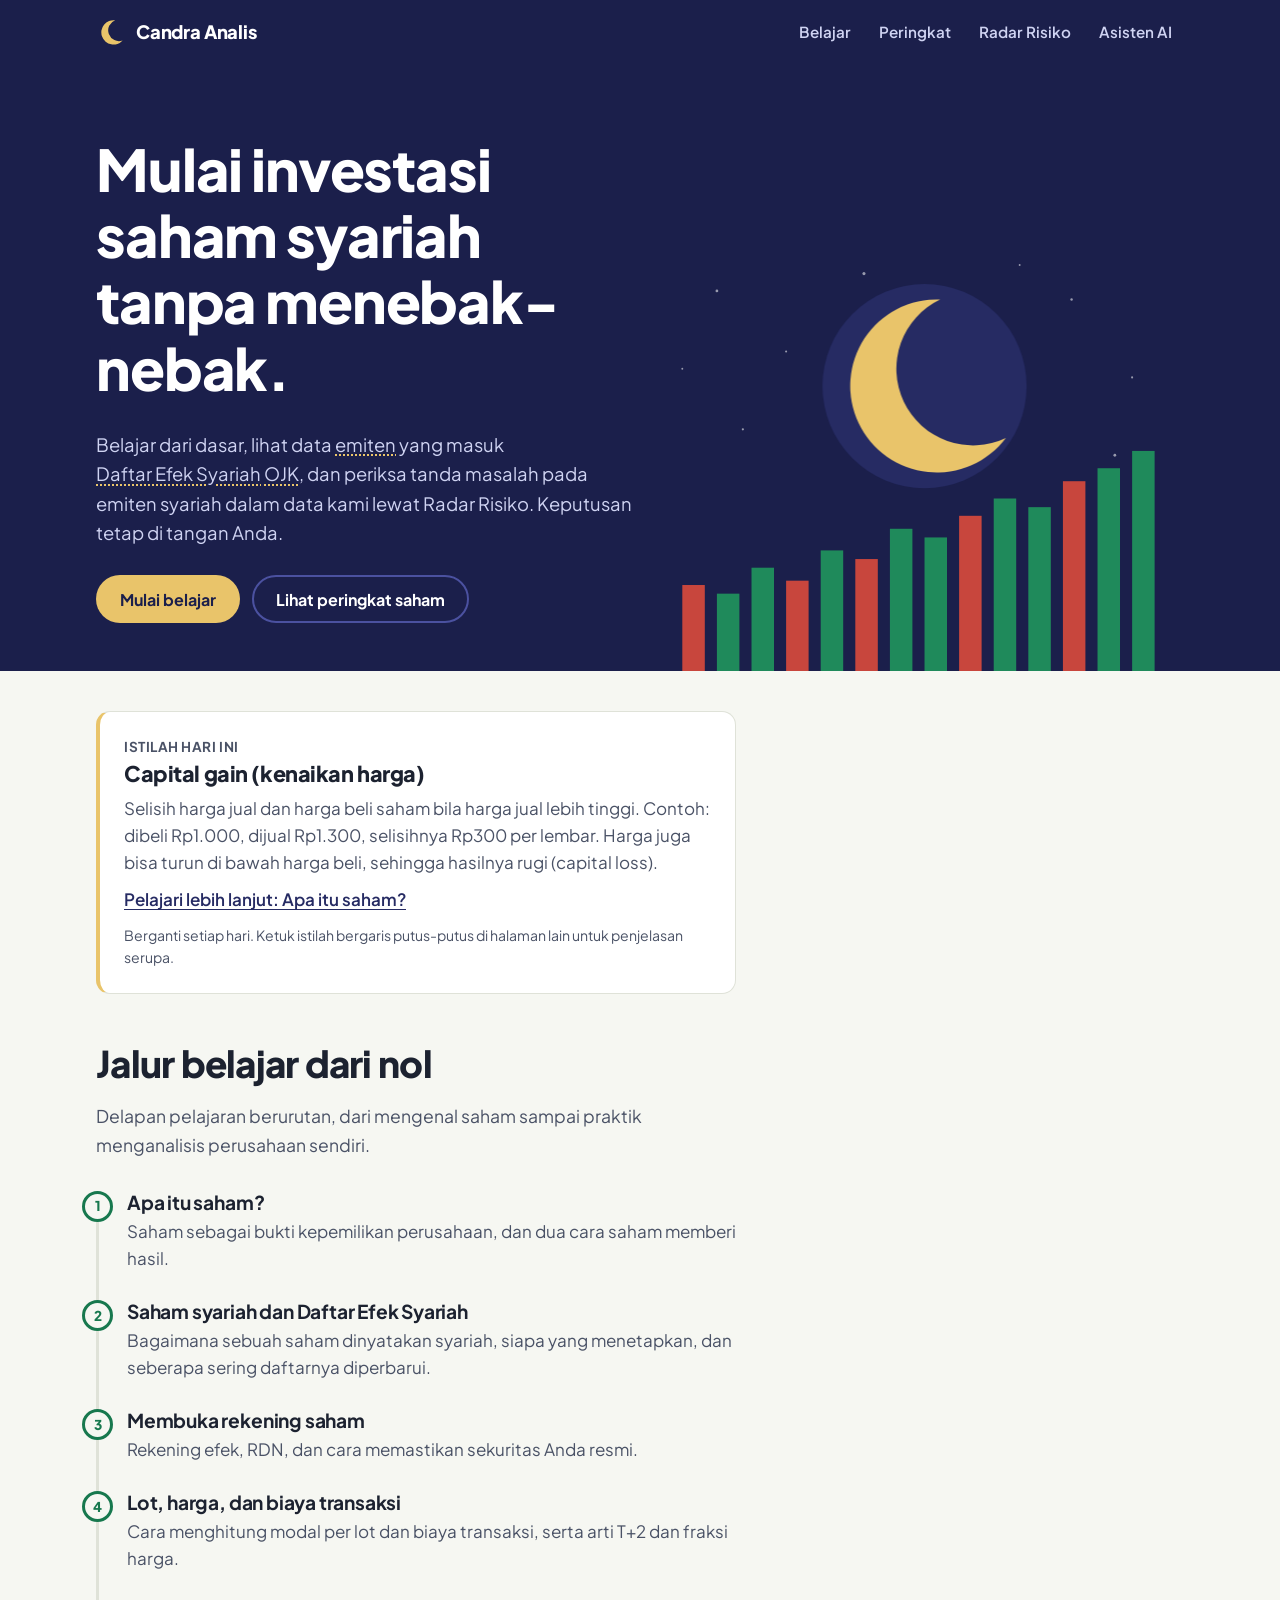
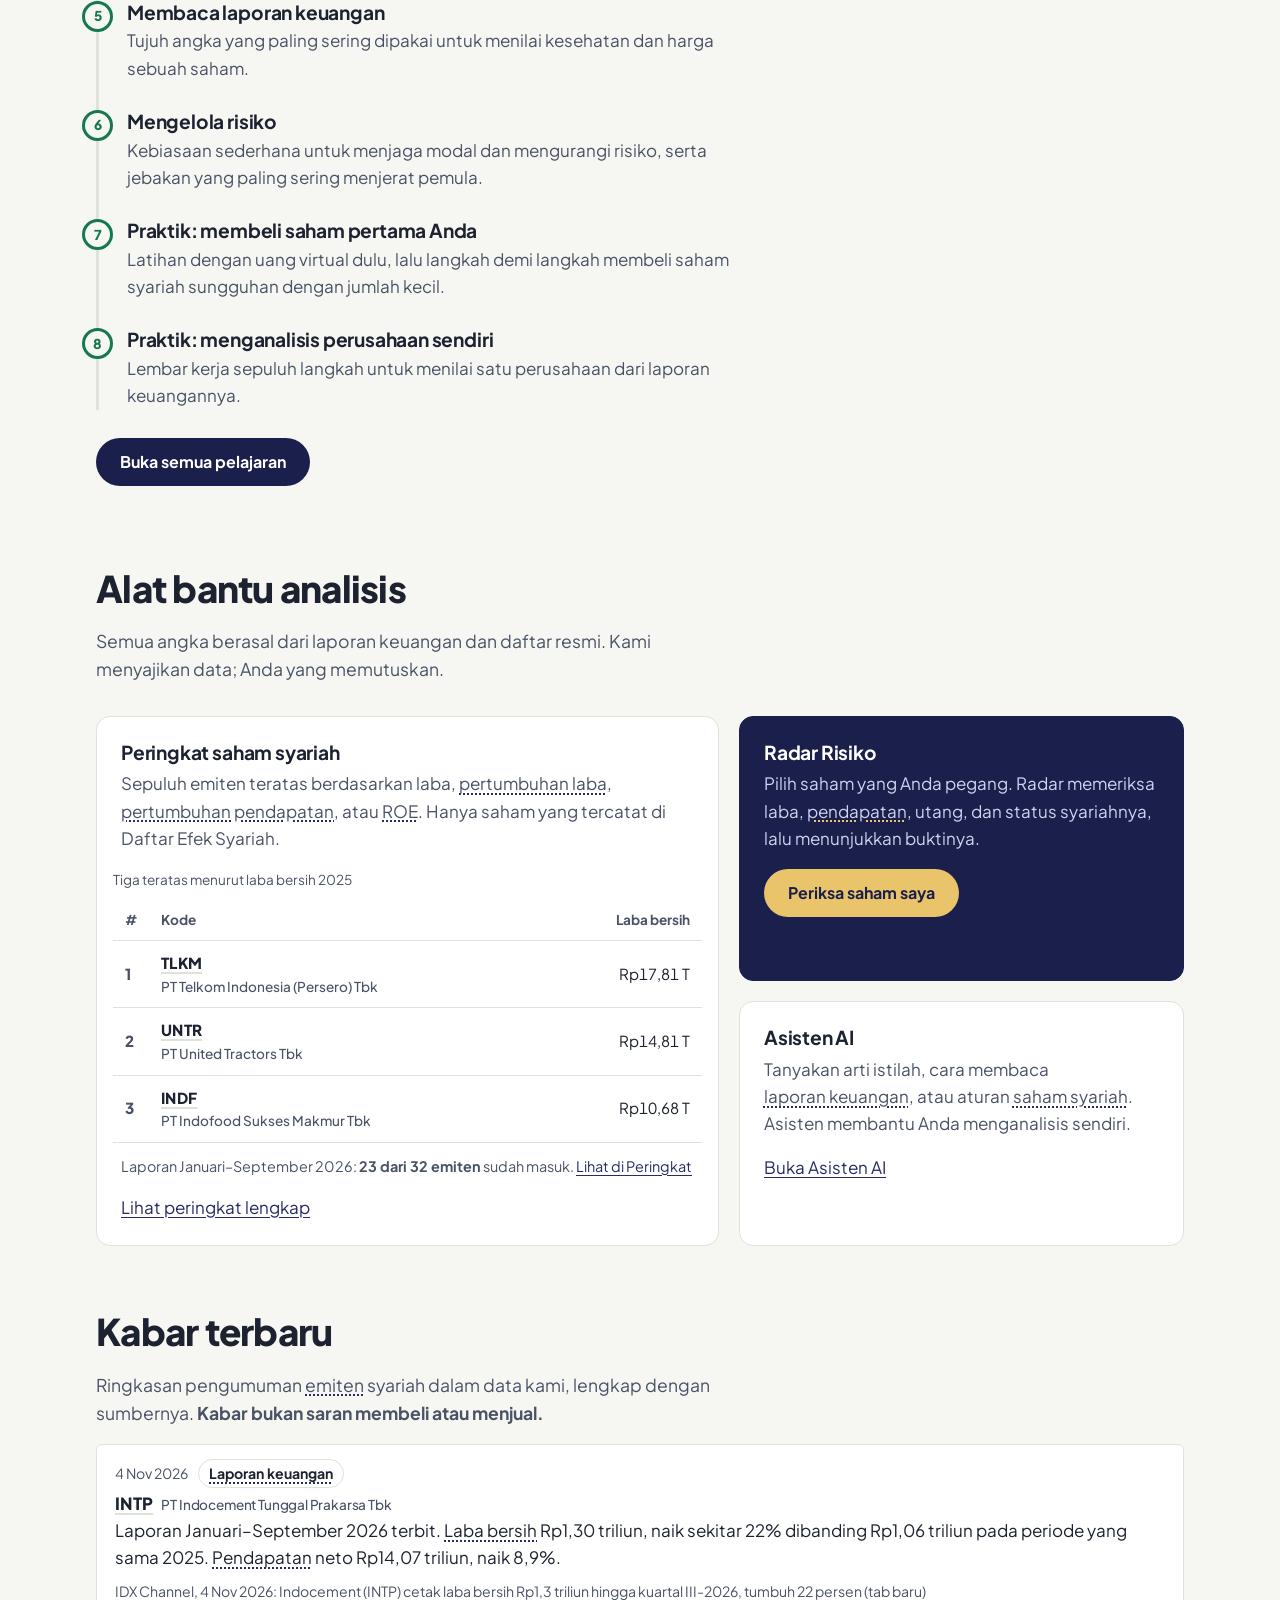
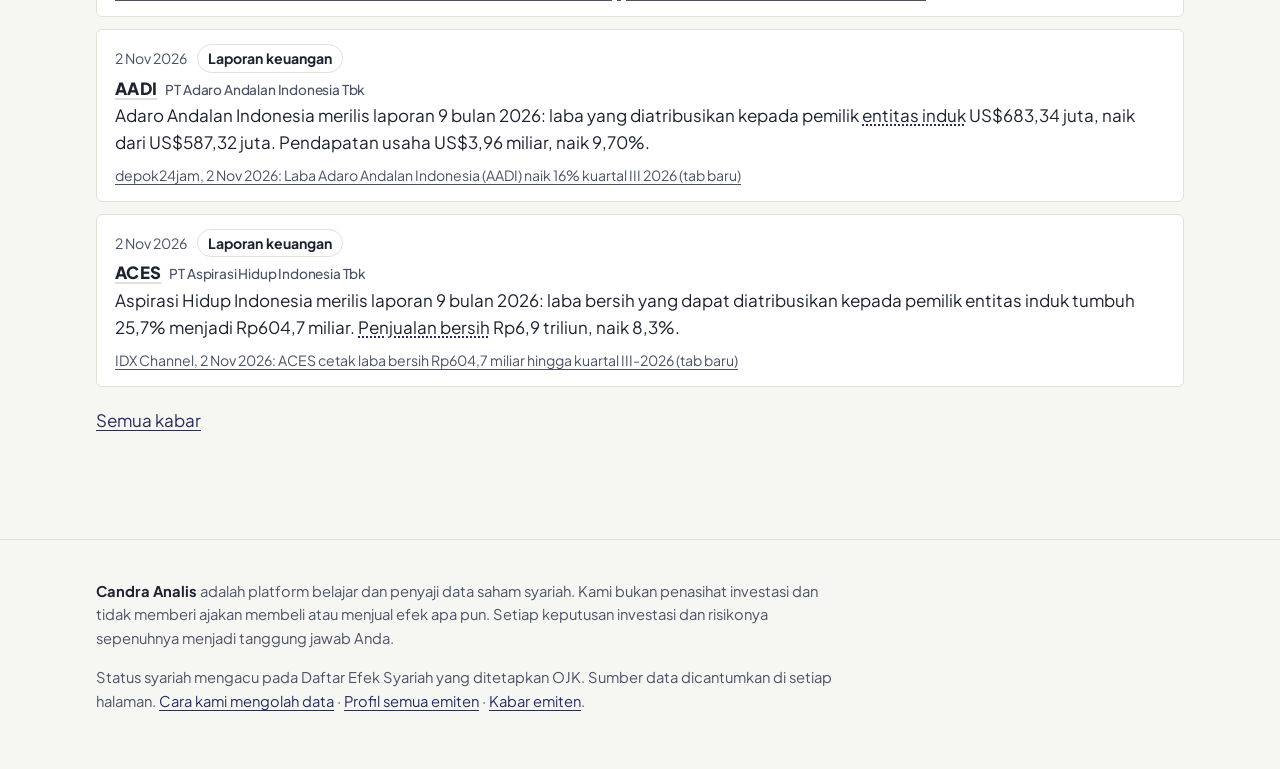
==== index.html @ 8a3874ed "Sari, Laras & Hana: 3 teks tetap beranda/Radar diperbaiki (tanpa janji pemeriksaan pengumuman bursa," ====
<!doctype html>
<html lang="id">
<head>
  <meta charset="utf-8">
  <meta name="viewport" content="width=device-width, initial-scale=1">
  <title>Candra Analis · Belajar & analisis saham syariah</title>
  <meta name="description" content="Belajar saham syariah dari nol, lihat peringkat emiten berdasarkan data laporan keuangan, dan pantau tanda risiko saham yang Anda pegang.">
  <meta name="theme-color" content="#1b1f4b">
  <link rel="icon" href="assets/logo.svg" type="image/svg+xml">
  <link rel="preconnect" href="https://fonts.googleapis.com">
  <link rel="preconnect" href="https://fonts.gstatic.com" crossorigin>
  <link href="https://fonts.googleapis.com/css2?family=Plus+Jakarta+Sans:wght@400;500;600;700;800&display=swap" rel="stylesheet">
  <link rel="stylesheet" href="assets/styles.css">
</head>
<body>
  <a class="lompat" href="#isi">Langsung ke isi</a>

  <header class="kepala">
    <div class="wadah">
      <a class="merek" href="index.html" aria-label="Candra Analis, beranda">
        <svg viewBox="0 0 32 32" aria-hidden="true"><path fill="#e9c46a" d="M20.5 3.5A13 13 0 1 0 28.4 25 11 11 0 1 1 20.5 3.5z"/></svg>
        Candra Analis
      </a>
      <nav class="nav" aria-label="Menu utama">
        <a href="belajar.html">Belajar</a>
        <a href="peringkat.html">Peringkat</a>
        <a href="radar.html">Radar Risiko</a>
        <a href="asisten.html">Asisten AI</a>
      </nav>
    </div>
  </header>

  <main id="isi">
    <section class="hero" aria-labelledby="judul-hero">
      <div class="wadah">
        <div class="hero-teks">
          <h1 id="judul-hero">Mulai investasi saham syariah tanpa menebak-nebak.</h1>
          <p>Belajar dari dasar, lihat data emiten yang masuk Daftar Efek Syariah OJK, dan periksa tanda masalah pada emiten syariah dalam data kami lewat Radar Risiko. Keputusan tetap di tangan Anda.</p>
          <div class="tombol-baris">
            <a class="tombol tombol-utama" href="belajar.html">Mulai belajar</a>
            <a class="tombol tombol-garis" href="peringkat.html">Lihat peringkat saham</a>
          </div>
          <div class="lanjutkan" id="lanjutkan-belajar" role="region" aria-label="Lanjutkan belajar" hidden></div>
        </div>

        <div class="langit" aria-hidden="true">
          <svg viewBox="0 0 600 500" preserveAspectRatio="xMidYMax meet">
            <g class="bintang">
              <circle cx="60" cy="60" r="1.6"/><circle cx="140" cy="130" r="1.2"/>
              <circle cx="230" cy="40" r="1.8"/><circle cx="470" cy="70" r="1.4"/>
              <circle cx="540" cy="160" r="1.2"/><circle cx="410" cy="30" r="1.1"/>
              <circle cx="90" cy="220" r="1.3"/><circle cx="520" cy="250" r="1.6"/>
              <circle cx="330" cy="110" r="1"/><circle cx="20" cy="150" r="1.1"/>
            </g>

            <g class="bulan-grup">
              <circle cx="300" cy="170" r="118" fill="#262b63"/>
              <path fill="#e9c46a" d="M318 70a100 100 0 1 0 76 160A86 86 0 1 1 318 70z"/>
            </g>

            <!-- Cakrawala candlestick: tren naik bertahap -->
            <g class="lilin">
              <rect x="20"  y="400" width="26" height="100" fill="#c8463d" style="animation-delay:.55s"/>
              <rect x="60"  y="410" width="26" height="90"  fill="#1f8a5b" style="animation-delay:.6s"/>
              <rect x="100" y="380" width="26" height="120" fill="#1f8a5b" style="animation-delay:.65s"/>
              <rect x="140" y="395" width="26" height="105" fill="#c8463d" style="animation-delay:.7s"/>
              <rect x="180" y="360" width="26" height="140" fill="#1f8a5b" style="animation-delay:.75s"/>
              <rect x="220" y="370" width="26" height="130" fill="#c8463d" style="animation-delay:.8s"/>
              <rect x="260" y="335" width="26" height="165" fill="#1f8a5b" style="animation-delay:.85s"/>
              <rect x="300" y="345" width="26" height="155" fill="#1f8a5b" style="animation-delay:.9s"/>
              <rect x="340" y="320" width="26" height="180" fill="#c8463d" style="animation-delay:.95s"/>
              <rect x="380" y="300" width="26" height="200" fill="#1f8a5b" style="animation-delay:1s"/>
              <rect x="420" y="310" width="26" height="190" fill="#1f8a5b" style="animation-delay:1.05s"/>
              <rect x="460" y="280" width="26" height="220" fill="#c8463d" style="animation-delay:1.1s"/>
              <rect x="500" y="265" width="26" height="235" fill="#1f8a5b" style="animation-delay:1.15s"/>
              <rect x="540" y="245" width="26" height="255" fill="#1f8a5b" style="animation-delay:1.2s"/>
            </g>
          </svg>
        </div>
      </div>
    </section>

    <section class="bagian bagian-istilah" id="istilah-hari" aria-labelledby="judul-istilah-hari" hidden></section>

    <section class="bagian" aria-labelledby="judul-jalur">
      <div class="wadah">
        <h2 id="judul-jalur">Jalur belajar dari nol</h2>
        <p class="pengantar">Delapan pelajaran berurutan, dari mengenal saham sampai praktik menganalisis perusahaan sendiri.</p>
        <ol class="jalur" id="jalur-ringkas"></ol>
        <p style="margin-top:28px"><a class="tombol tombol-gelap" href="belajar.html">Buka semua pelajaran</a></p>
      </div>
    </section>

    <section class="bagian" aria-labelledby="judul-alat">
      <div class="wadah">
        <h2 id="judul-alat">Alat bantu analisis</h2>
        <p class="pengantar">Semua angka berasal dari laporan keuangan dan daftar resmi. Kami menyajikan data; Anda yang memutuskan.</p>

        <div class="alat">
          <div class="panel">
            <h3>Peringkat saham syariah</h3>
            <p>Sepuluh emiten teratas berdasarkan laba, pertumbuhan laba, pertumbuhan pendapatan, atau ROE. Hanya saham yang tercatat di Daftar Efek Syariah.</p>
            <div class="tabel-wadah">
              <table>
                <caption class="keterangan-tabel">Tiga teratas menurut laba bersih 2025</caption>
                <thead><tr><th>#</th><th>Kode</th><th class="angka">Laba bersih</th></tr></thead>
                <tbody id="mini-peringkat"></tbody>
              </table>
            </div>
            <p class="musim-beranda" id="musim-beranda" hidden></p>
            <p style="margin:16px 0 0"><a href="peringkat.html">Lihat peringkat lengkap</a></p>
          </div>

          <div class="panel panel-gelap">
            <h3>Radar Risiko</h3>
            <p>Pilih saham yang Anda pegang. Radar memeriksa laba, pendapatan, utang, dan status syariahnya, lalu menunjukkan buktinya.</p>
            <a class="tombol tombol-utama" href="radar.html">Periksa saham saya</a>
          </div>

          <div class="panel">
            <h3>Asisten AI</h3>
            <p>Tanyakan arti istilah, cara membaca laporan keuangan, atau aturan saham syariah. Asisten membantu Anda menganalisis sendiri.</p>
            <a href="asisten.html">Buka Asisten AI</a>
          </div>
        </div>
      </div>
    </section>

    <section class="bagian" id="kabar-beranda" aria-labelledby="judul-kabar-beranda" hidden></section>
  </main>

  <footer class="kaki">
    <div class="wadah">
      <p><strong>Candra Analis</strong> adalah platform belajar dan penyaji data saham syariah. Kami bukan penasihat investasi dan tidak memberi ajakan membeli atau menjual efek apa pun. Setiap keputusan investasi dan risikonya sepenuhnya menjadi tanggung jawab Anda.</p>
      <p>Status syariah mengacu pada Daftar Efek Syariah yang ditetapkan OJK. Sumber data dicantumkan di setiap halaman. <a href="metodologi.html">Cara kami mengolah data</a> · <a href="emiten.html">Profil semua emiten</a> · <a href="kabar.html">Kabar emiten</a>.</p>
    </div>
  </footer>

  <script src="data/modul.js"></script>
  <script src="data/emiten-asli.js"></script>
  <script src="data/kabar.js"></script>
  <script src="data/istilah.js"></script>
  <script src="assets/app.js"></script>
</body>
</html>
---- assets/styles.css ----
/* Candra Analis — gaya dasar
   Tim Dewi (UI & Animasi). Satu momen animasi di beranda, sisanya tenang. */

:root {
  --malam: #1b1f4b;      /* langit malam, hero & header */
  --malam-2: #262b63;
  --kertas: #f6f7f2;     /* latar halaman */
  --putih: #ffffff;
  --tinta: #1c2230;      /* teks utama */
  --tinta-2: #4a5266;    /* teks sekunder */
  --garis: #dfe2d8;
  --naik: #17784e;       /* indikator naik (digelapkan 1 Nov agar kontras ≥4,5:1) */
  --naik-muda: #e3f2ea;
  --turun: #b23a31;      /* indikator turun / risiko */
  --turun-muda: #f9e6e4;
  --waspada: #8f5d12;
  --waspada-muda: #fbf0dc;
  --bulan: #e9c46a;      /* khusus logo bulan */
  --aksen: var(--malam-2); /* tautan & aksen di atas kertas/kartu */
  --hover-baris: #f0f2ea;
  --sorot-istilah: #eef0fb;
  --demo-garis: #ecd3a3; --demo-teks: #6b4a12; --demo-tebal: #4d340a;
  --sumber-garis: #bfe0cd; --sumber-teks: #174d35; --sumber-tebal: #0f3a27;
  --bayangan: rgba(27, 31, 75, .18);

  --font: "Plus Jakarta Sans", system-ui, -apple-system, "Segoe UI", sans-serif;
  --ukuran-dasar: 1.0625rem;
  --lebar: 72rem;
  --lebar-teks: 40rem;
  --radius-kecil: 6px;
  --radius: 14px;
}

/* Mode gelap mengikuti pengaturan HP/komputer (IDE.md #13, Dewi). Tanpa tombol, tanpa simpanan.
   Kepala halaman & hero tetap biru malam; kertas & kartu menjadi gelap. Kontras teks min. 4,5:1 (dicek Nina). */
@media (prefers-color-scheme: dark) {
  :root {
    color-scheme: dark;
    --kertas: #11131c;
    --putih: #1a1d2a;
    --tinta: #e8eaf0;
    --tinta-2: #b4bacb;
    --garis: #353a4e;
    --naik: #4cc38a;
    --naik-muda: #13291e;
    --turun: #f2857b;
    --turun-muda: #331a19;
    --waspada: #e5a84a;
    --waspada-muda: #31260f;
    --aksen: #a9b1ff;
    --hover-baris: #232738;
    --sorot-istilah: #262b45;
    --demo-garis: #6b5320; --demo-teks: #f0d9a8; --demo-tebal: #fbe9c4;
    --sumber-garis: #2d5a41; --sumber-teks: #bfe8d0; --sumber-tebal: #dff5e8;
    --bayangan: rgba(0, 0, 0, .5);
  }
  /* Tinjauan Kirana: tombol terpilih diberi garis aksen agar beda jelas dari tombol lain di latar gelap */
  .tab[aria-selected="true"] { border-color: var(--aksen); }
}

*,
*::before,
*::after { box-sizing: border-box; }

html { -webkit-text-size-adjust: 100%; }

body {
  margin: 0;
  background: var(--kertas);
  color: var(--tinta);
  font-family: var(--font);
  font-size: var(--ukuran-dasar);
  line-height: 1.6;
}

img, svg { display: block; max-width: 100%; }

a { color: var(--aksen); text-underline-offset: 3px; }
a:hover { color: var(--naik); }

:focus-visible {
  outline: 3px solid var(--bulan);
  outline-offset: 2px;
  border-radius: 4px;
}

h1, h2, h3 { line-height: 1.15; margin: 0 0 .5em; letter-spacing: -0.02em; }
h1 { font-size: clamp(2.1rem, 5.5vw, 3.6rem); font-weight: 800; }
h2 { font-size: clamp(1.6rem, 3.4vw, 2.3rem); font-weight: 800; }
h3 { font-size: 1.2rem; font-weight: 700; letter-spacing: -0.01em; }
p { margin: 0 0 1em; }

.wadah { max-width: var(--lebar); margin: 0 auto; padding: 0 16px; }
@media (min-width: 720px) { .wadah { padding: 0 32px; } }

.lompat {
  position: absolute; left: -999px; top: 8px;
  background: var(--bulan); color: var(--tinta); padding: 8px 12px; z-index: 10;
}
.lompat:focus { left: 8px; }

/* ---------- Header ---------- */
.kepala {
  background: var(--malam);
  color: #fff;
}
.kepala .wadah {
  display: flex; align-items: center; justify-content: space-between;
  gap: 16px; min-height: 64px; flex-wrap: wrap;
}
.merek {
  display: flex; align-items: center; gap: 10px;
  color: #fff; text-decoration: none; font-weight: 800; font-size: 1.15rem;
  letter-spacing: -0.01em;
}
.merek:hover { color: #fff; }
.merek svg { width: 30px; height: 30px; }
.nav { display: flex; gap: 4px; flex-wrap: wrap; }
.nav a {
  color: #cfd3f2; text-decoration: none; font-weight: 600; font-size: .95rem;
  padding: 8px 12px; border-radius: 999px;
}
.nav a:hover { color: #fff; background: var(--malam-2); }
.nav a[aria-current="page"] { color: var(--malam); background: #fff; }

/* ---------- Hero (beranda) ---------- */
.hero {
  background: var(--malam);
  color: #fff;
  overflow: hidden;
  position: relative;
}
.hero .wadah {
  display: grid; gap: 24px; padding-top: 48px; padding-bottom: 0;
}
@media (min-width: 900px) {
  .hero .wadah { grid-template-columns: 1.05fr 1fr; align-items: end; padding-top: 72px; }
}
.hero-teks { padding-bottom: 48px; max-width: 34rem; }
.hero-teks p { color: #cfd3f2; font-size: 1.15rem; }
.hero-teks h1 { color: #fff; }

.tombol-baris { display: flex; gap: 12px; flex-wrap: wrap; margin-top: 28px; }
.tombol {
  display: inline-flex; align-items: center; justify-content: center;
  min-height: 48px; padding: 0 22px; border-radius: 999px;
  font-weight: 700; font-size: 1rem; text-decoration: none;
  border: 2px solid transparent; cursor: pointer; font-family: inherit;
}
.tombol-utama { background: var(--bulan); color: var(--malam); }
.tombol-utama:hover { background: #f2d488; color: var(--malam); }
.tombol-garis { border-color: #4b51a0; color: #fff; background: transparent; }
.tombol-garis:hover { border-color: #fff; color: #fff; }
/* Lanjutkan belajar di beranda (Arif & Dewi, IDE.md #9) */
.lanjutkan { margin-top: 20px; padding: 14px 16px; border: 1px solid #4b51a0; border-radius: var(--radius-kecil); background: rgba(255,255,255,.04); }
.lanjutkan[hidden] { display: none; }
.hero-teks .lanjutkan p { margin: 0 0 10px; font-size: 1rem; color: #cfd3f2; }
.hero-teks .lanjutkan strong { color: #fff; }
.lanjutkan .tombol { flex-direction: column; align-items: flex-start; justify-content: center; text-align: left; max-width: 100%; padding: 8px 22px; border-radius: 16px; }
.lanjutkan-judul { display: block; font-weight: 500; font-size: .92rem; }
.hero-teks .lanjutkan .lanjutkan-tamat { margin: 0; }
.lanjutkan-tamat a { color: var(--bulan); }
.tombol-gelap { background: var(--malam); color: #fff; }
.tombol-gelap:hover { background: var(--malam-2); color: #fff; }

/* Langit: bulan sabit terbit di atas cakrawala candlestick */
.langit { position: relative; width: 100%; aspect-ratio: 6 / 5; max-height: 460px; align-self: end; }
.langit svg { width: 100%; height: 100%; }
.bintang circle { fill: #fff; opacity: .55; }
.bulan-grup { transform-origin: 300px 150px; }
.lilin rect { transform-box: fill-box; transform-origin: bottom; }

@media (prefers-reduced-motion: no-preference) {
  .bulan-grup { animation: terbit 1.8s cubic-bezier(.2,.7,.2,1) both; }
  .lilin rect { animation: tumbuh .7s cubic-bezier(.3,.8,.3,1) both; }
  .lilin .sumbu { animation: muncul .5s ease both; }
  .bintang circle { animation: kedip 4s ease-in-out infinite alternate; }
  .bintang circle:nth-child(2n) { animation-delay: 1.3s; }
  .bintang circle:nth-child(3n) { animation-delay: 2.1s; }
}
@keyframes terbit { from { transform: translateY(140px); opacity: 0; } to { transform: none; opacity: 1; } }
@keyframes tumbuh { from { transform: scaleY(0); } to { transform: scaleY(1); } }
@keyframes muncul { from { opacity: 0; } to { opacity: 1; } }
@keyframes kedip { from { opacity: .2; } to { opacity: .75; } }

/* ---------- Bagian umum ---------- */
.bagian { padding: 64px 0; }
.bagian + .bagian { padding-top: 0; }
.pengantar { max-width: var(--lebar-teks); color: var(--tinta-2); font-size: 1.1rem; }

/* Jalur belajar: memang berurutan, jadi pakai nomor */
.jalur {
  list-style: none; padding: 0; margin: 32px 0 0;
  display: grid; gap: 0;
  border-left: 3px solid var(--garis);
}
.jalur li { position: relative; padding: 0 0 28px 28px; }
.jalur li:last-child { padding-bottom: 0; }
.jalur li::before {
  content: attr(data-no);
  position: absolute; left: -17px; top: 0;
  width: 31px; height: 31px; border-radius: 50%;
  background: var(--kertas); border: 3px solid var(--naik);
  color: var(--naik); font-weight: 800; font-size: .85rem;
  display: grid; place-items: center;
}
.jalur h3 { margin-bottom: .25em; }
.jalur h3 a { color: var(--tinta); text-decoration: none; }
.jalur h3 a:hover { color: var(--naik); text-decoration: underline; }
.jalur p { color: var(--tinta-2); margin: 0; max-width: var(--lebar-teks); }
.jalur .durasi { font-size: .88rem; color: var(--tinta-2); }
/* Penanda kemajuan belajar (Arif & Dewi) */
.jalur li.selesai::before { background: var(--naik); color: var(--putih); }
.label-selesai { display: inline-block; margin-left: 8px; padding: 2px 8px; border-radius: 999px; background: var(--naik-muda); color: var(--naik); font-size: .78rem; font-weight: 700; vertical-align: middle; }
.kemajuan { margin: 24px 0 0; padding: 12px 14px; background: var(--putih); border: 1px solid var(--garis); border-radius: var(--radius-kecil); }
.kemajuan-catatan { display: block; color: var(--tinta-2); font-size: .9rem; }
.tandai-selesai { margin: 28px 0 0; padding: 18px 20px; border: 1px solid var(--garis); border-radius: var(--radius); background: var(--putih); }
.tandai-ajak { margin: 0 0 10px; font-weight: 700; }
.tombol-tandai { background: var(--malam); color: #fff; }
.tombol-tandai[aria-pressed="true"] { background: var(--naik); border-color: var(--naik); color: var(--putih); }
.tandai-info { margin: 10px 0 0; color: var(--tinta-2); font-size: .95rem; }
.tandai-info:empty { display: none; }

/* Tiga alat utama di beranda — sengaja tidak seragam */
.alat {
  display: grid; gap: 20px; margin-top: 32px;
}
@media (min-width: 860px) {
  .alat { grid-template-columns: 1.4fr 1fr; grid-template-rows: auto auto; }
  .alat > :first-child { grid-row: span 2; }
}
.panel {
  background: var(--putih);
  border: 1px solid var(--garis);
  border-radius: var(--radius);
  padding: 24px;
}
.panel h3 { margin-bottom: .4em; }
.panel p { color: var(--tinta-2); }
.panel-gelap { background: var(--malam); border-color: var(--malam); color: #fff; }
/* Istilah hari ini di beranda (Arif & Dewi, IDE.md #15) */
.bagian-istilah { padding-top: 40px; padding-bottom: 0; }
.bagian-istilah[hidden] { display: none; }
.bagian-istilah:not([hidden]) + .bagian { padding-top: 48px; }
.bagian-istilah[hidden] + .bagian { padding-top: 64px; }
.kartu-istilah-hari { max-width: var(--lebar-teks); border-left: 4px solid var(--bulan); }
.kartu-istilah-hari h2 { font-size: 1.35rem; margin: 0 0 .35em; }
.kartu-istilah-hari p { margin: 0 0 .6em; }
.kartu-istilah-hari .label-istilah-hari { font-size: .85rem; font-weight: 700; letter-spacing: .04em; text-transform: uppercase; color: var(--tinta-2); margin-bottom: .3em; }
.kartu-istilah-hari .tautan-istilah-hari a { color: var(--aksen); font-weight: 600; }
.kartu-istilah-hari .catatan-istilah-hari { font-size: .88rem; margin: 0; }
.panel-gelap p { color: #cfd3f2; }

/* Tabel mini & tabel peringkat */
.tabel-wadah { overflow-x: auto; -webkit-overflow-scrolling: touch; }
table { width: 100%; border-collapse: collapse; font-size: .95rem; }
th, td { text-align: left; padding: 10px 12px; border-bottom: 1px solid var(--garis); white-space: nowrap; }
th { font-size: .85rem; color: var(--tinta-2); font-weight: 700; }
td.angka, th.angka { text-align: right; font-variant-numeric: tabular-nums; }
tbody tr:hover { background: var(--hover-baris); }
.kode { font-weight: 800; letter-spacing: .02em; }
.nama-emiten { display: block; font-size: .85rem; color: var(--tinta-2); font-weight: 500; }
.peringkat-no { font-weight: 800; color: var(--tinta-2); width: 3ch; }
.naik { color: var(--naik); font-weight: 700; }
.turun { color: var(--turun); font-weight: 700; }

/* Pita peringatan data contoh */
.pita-demo {
  background: var(--waspada-muda);
  border: 1px solid var(--demo-garis);
  color: var(--demo-teks);
  border-radius: var(--radius-kecil);
  padding: 12px 16px; font-size: .95rem; margin: 20px 0;
}
.pita-demo strong { color: var(--demo-tebal); }

/* Tab pilihan peringkat */
.tab-baris { display: flex; gap: 8px; flex-wrap: wrap; margin: 24px 0 16px; }
.tab {
  font: inherit; font-weight: 700; font-size: .95rem;
  padding: 10px 16px; border-radius: 999px; cursor: pointer;
  border: 2px solid var(--garis); background: var(--putih); color: var(--tinta);
}
.tab:hover { border-color: var(--aksen); }
.tab[aria-selected="true"] { background: var(--malam); border-color: var(--malam); color: #fff; }

/* HP: tombol pilihan jadi kisi 2×2 dan menu atas muat satu baris (Dewi, usulan Kirana #2) */
@media (max-width: 600px) {
  .tab-baris { display: grid; grid-template-columns: 1fr 1fr; gap: 8px; margin: 16px 0 12px; }
  .tab { font-size: .88rem; line-height: 1.25; padding: 8px 10px; min-height: 48px; text-align: center; }
  .kepala .wadah { gap: 4px 16px; padding-top: 8px; padding-bottom: 8px; }
  .nav { gap: 2px; flex-wrap: nowrap; margin: 0 -8px; }
  .nav a { font-size: .86rem; padding: 8px 9px; white-space: nowrap; }
  .bagian { padding: 32px 0; }
}
@media (max-width: 359px) { .nav { flex-wrap: wrap; } }

.catatan-metode { font-size: .92rem; color: var(--tinta-2); max-width: var(--lebar-teks); }

/* Saring sektor di Peringkat (Arif, IDE.md #11) */
.saring-sektor { display: flex; flex-wrap: wrap; align-items: center; gap: 8px 12px; margin: 0 0 12px; }
.saring-sektor label { font-weight: 700; }
.saring-sektor select {
  font: inherit; min-height: 48px; padding: 0 14px; border-radius: var(--radius-kecil);
  border: 2px solid var(--garis); background: var(--putih); color: var(--tinta); flex: 1 1 220px; max-width: 360px; min-width: 0;
}
.saring-ket { width: 100%; margin: 0; font-size: .9rem; color: var(--tinta-2); }
.saring-ket:empty { display: none; }

/* Kamus istilah di halaman Belajar (Arif + Dewi, IDE.md #22) */
.kamus { max-width: var(--lebar-teks); }
.cari-kamus { display: flex; flex-wrap: wrap; align-items: center; gap: 8px 12px; margin: 0 0 8px; }
.cari-kamus label { font-weight: 700; }
.cari-kamus input {
  font: inherit; min-height: 48px; padding: 0 14px; border-radius: var(--radius-kecil);
  border: 2px solid var(--garis); background: var(--putih); color: var(--tinta); flex: 1 1 220px; max-width: 360px; min-width: 0;
}
.info-kamus { margin: 0 0 12px; font-size: .9rem; color: var(--tinta-2); }
.daftar-kamus { margin: 0; }
.daftar-kamus dt { font-weight: 700; margin-top: 1em; padding-top: .9em; border-top: 1px solid var(--garis); overflow-wrap: anywhere; }
.daftar-kamus dt:first-child { margin-top: 0; padding-top: 0; border-top: 0; }
.daftar-kamus dd { margin: .3em 0 0; }
.daftar-kamus dd p { margin: 0 0 .35em; }
.tautan-kamus { font-size: .92rem; }
.tautan-kamus a { color: var(--aksen); font-weight: 600; }
.kosong-kamus { color: var(--tinta-2); }

/* Radar risiko */
.radar-form { display: flex; gap: 10px; flex-wrap: wrap; margin: 24px 0; }
.radar-form label { width: 100%; font-weight: 700; }
.radar-form select {
  font: inherit; min-height: 48px; padding: 0 14px; border-radius: var(--radius-kecil);
  border: 2px solid var(--garis); background: var(--putih); color: var(--tinta); min-width: 240px; flex: 1 1 240px; max-width: 420px;
}
.sinyal-daftar { list-style: none; padding: 0; margin: 0; display: grid; gap: 12px; }
.sinyal {
  background: var(--putih); border: 1px solid var(--garis); border-left-width: 6px;
  border-radius: var(--radius-kecil); padding: 16px 18px;
}
.sinyal h4 { margin: 0 0 .3em; font-size: 1.05rem; }
.sinyal p { margin: 0; color: var(--tinta-2); font-size: .97rem; }
.sinyal .bukti { margin-top: 8px; font-size: .9rem; }
.sinyal-tinggi { border-left-color: var(--turun); }
.sinyal-tinggi h4 { color: var(--turun); }
.sinyal-sedang { border-left-color: var(--waspada); }
.sinyal-sedang h4 { color: var(--waspada); }
.sinyal-aman { border-left-color: var(--naik); }
.sinyal-aman h4 { color: var(--naik); }
@media (prefers-reduced-motion: no-preference) {
  .sinyal { animation: muncul .35s ease both; }
}

/* Halaman pelajaran */
.artikel { max-width: var(--lebar-teks); }
.artikel h2 { font-size: 1.5rem; margin-top: 1.8em; }
.artikel ul, .artikel ol { padding-left: 1.3em; }
.artikel li { margin-bottom: .4em; }
.kotak-rumus {
  background: var(--putih); border: 1px solid var(--garis); border-radius: var(--radius-kecil);
  padding: 14px 16px; margin: 0 0 1em; font-variant-numeric: tabular-nums;
}
.kotak-penting {
  background: var(--naik-muda); border-radius: var(--radius-kecil);
  padding: 14px 16px; margin: 0 0 1em;
}
.navigasi-pelajaran {
  display: flex; justify-content: space-between; gap: 12px; flex-wrap: wrap;
  margin-top: 40px; padding-top: 20px; border-top: 1px solid var(--garis);
}
.navigasi-pelajaran a { font-weight: 700; }

/* Kuis akhir pelajaran (Laras & Dewi) */
.kuis {
  margin-top: 40px; padding: 20px 16px; background: var(--putih);
  border: 1px solid var(--garis); border-radius: var(--radius);
}
.kuis h2 { margin-top: 0; }
.kuis-pengantar { color: var(--tinta-2); font-size: .95rem; }
.kuis-soal { border: 0; padding: 0; margin: 0 0 22px; min-width: 0; }
.kuis-soal legend { font-weight: 700; padding: 0; margin-bottom: 8px; }
.kuis-pilihan { display: flex; align-items: flex-start; gap: 10px; }
.kuis-pilihan input { width: 20px; height: 20px; margin: 12px 0 0; flex: none; accent-color: var(--aksen); }
.kuis-pilihan label { flex: 1; min-height: 44px; padding: 10px 0; cursor: pointer; overflow-wrap: anywhere; }
.kuis-umpan { margin: 8px 0 0; padding: 10px 12px; border-radius: var(--radius-kecil); font-size: .95rem; }
.kuis-tepat { background: var(--naik-muda); border-left: 4px solid var(--naik); }
.kuis-salah { background: var(--turun-muda); border-left: 4px solid var(--turun); }
.kuis-kosong { background: var(--waspada-muda); border-left: 4px solid var(--waspada); }
.kuis-aksi { display: flex; gap: 12px; flex-wrap: wrap; }
.kuis-ulang { background: transparent; border-color: var(--aksen); color: var(--aksen); }
.kuis-hasil { font-weight: 700; margin: 14px 0 0; }
.kuis-hasil:empty { display: none; }
@media (min-width: 720px) { .kuis { padding: 24px 28px; } }

/* Judul halaman dalam */
.judul-halaman { background: var(--malam); color: #fff; padding: 48px 0 40px; }
.judul-halaman h1 { color: #fff; font-size: clamp(1.9rem, 4.5vw, 2.8rem); }
.judul-halaman p { color: #cfd3f2; max-width: var(--lebar-teks); margin: 0; font-size: 1.08rem; }

/* Kaki */
.kaki { border-top: 1px solid var(--garis); padding: 40px 0 56px; margin-top: 24px; font-size: .92rem; color: var(--tinta-2); }
.kaki .wadah { display: grid; gap: 16px; }
.kaki p { max-width: 46rem; margin: 0; }
.kaki strong { color: var(--tinta); }

/* Perbaikan QA (Nina): keterangan tabel & lebar di HP */
.keterangan-tabel { caption-side: top; text-align: left; font-size: .85rem; color: var(--tinta-2); padding-bottom: 8px; }
.alat > * { min-width: 0; }
.panel .tabel-wadah { margin: 0 -8px; }
@media (max-width: 480px) {
  .panel table .nama-emiten { white-space: normal; }
  .panel table td { white-space: normal; }
  .panel table td.angka { white-space: nowrap; }
}

/* Unduh modul & rujukan (tim Laras) */
.unduh { display: flex; gap: 20px; align-items: center; justify-content: space-between; flex-wrap: wrap; }
.unduh h2 { font-size: 1.5rem; margin-bottom: .3em; }
.unduh p { margin: 0; max-width: 34rem; }
.rujukan-kelompok { margin-top: 32px; }
.rujukan-kelompok h3 { margin-bottom: 12px; }
.rujukan-daftar { list-style: none; padding: 0; margin: 0; display: grid; gap: 0; border-top: 1px solid var(--garis); }
.rujukan-daftar li { padding: 14px 0; border-bottom: 1px solid var(--garis); }
@media (min-width: 720px) {
  .rujukan-daftar li { display: grid; grid-template-columns: 16rem 1fr; gap: 24px; }
}
.rujukan-daftar a { font-weight: 700; }
.rujukan-daftar p { margin: 0; color: var(--tinta-2); font-size: .97rem; }

/* Asisten AI (tim Arif & Dewi) */
#asisten { max-width: 46rem; }
.obrolan { display: grid; gap: 14px; margin-bottom: 20px; }
.obrolan:empty { display: none; }
.pesan { padding: 14px 16px; border-radius: var(--radius); border: 1px solid var(--garis); background: var(--putih); }
.pesan p { margin: 0 0 .6em; }
.pesan p:last-child { margin-bottom: 0; }
.pesan ul { margin: 0 0 .6em; padding-left: 1.2em; }
.pesan-pengguna { background: var(--malam); border-color: var(--malam); color: #fff; margin-left: 12%; }
.pesan-asisten { margin-right: 6%; }
.pesan-label { display: block; font-size: .8rem; font-weight: 700; margin-bottom: 4px; color: var(--tinta-2); }
.pesan-pengguna .pesan-label { color: #cfd3f2; }
.pesan-galat { color: var(--turun); }
.mengetik { color: var(--tinta-2); }
@media (prefers-reduced-motion: no-preference) {
  .mengetik::after { content: "…"; animation: kedip 1s ease-in-out infinite alternate; }
  .pesan { animation: muncul .3s ease both; }
}
.label-tanya { display: block; font-weight: 700; margin: 0 0 8px; }
.contoh-tanya { display: flex; flex-wrap: wrap; gap: 8px; margin-bottom: 20px; }
.chip {
  font: inherit; font-size: .92rem; text-align: left; cursor: pointer;
  padding: 8px 14px; border-radius: 999px; border: 1px solid var(--garis); background: var(--putih); color: var(--tinta);
}
.chip:hover { border-color: var(--aksen); }
.form-tanya textarea {
  width: 100%; font: inherit; padding: 12px 14px; border-radius: var(--radius-kecil);
  border: 2px solid var(--garis); background: var(--putih); color: var(--tinta); resize: vertical; min-height: 96px;
}
.form-tanya textarea:focus { border-color: var(--aksen); outline: none; }
.form-tanya textarea:disabled, .form-tanya button:disabled { opacity: .6; cursor: not-allowed; }
.form-bawah { display: flex; justify-content: space-between; align-items: center; gap: 12px; margin-top: 10px; }
.hitung-karakter { font-size: .85rem; color: var(--tinta-2); }

/* Data asli (tim Galih & Dewi) */
.pita-sumber {
  background: var(--naik-muda); border: 1px solid var(--sumber-garis); color: var(--sumber-teks);
  border-radius: var(--radius-kecil); padding: 12px 16px; font-size: .95rem; margin: 20px 0;
}
.pita-sumber strong { color: var(--sumber-tebal); }
.pita-sumber p { margin: 0; }
.pita-sumber details { margin-top: 6px; }
.pita-sumber details p { margin-top: 6px; }
.pita-sumber summary { cursor: pointer; font-weight: 700; color: var(--sumber-tebal); padding: 6px 0; }
.pita-sumber summary:focus-visible { outline: 3px solid var(--aksen); outline-offset: 2px; border-radius: 4px; }
/* Musim laporan 9 bulan (Dewi, IDE.md #17): teks selalu tertulis, batang hanya pelengkap */
.musim-laporan { border: 1px solid var(--garis); border-radius: var(--radius-kecil); padding: 12px 16px; margin: 0 0 20px; font-size: .95rem; }
.musim-laporan p { margin: 0; }
.musim-jalur { background: var(--garis); border-radius: var(--radius-kecil); height: .7rem; overflow: hidden; margin: 8px 0; max-width: var(--lebar-teks); }
.musim-isi { display: block; height: 100%; background: var(--naik); border-radius: var(--radius-kecil); }
.musim-catatan { color: var(--tinta-2); font-size: .9rem; }
.musim-laporan details { margin-top: 6px; }
.musim-laporan details p { margin-top: 6px; overflow-wrap: anywhere; }
.musim-laporan summary { cursor: pointer; font-weight: 700; padding: 6px 0; }
.musim-beranda { margin: 12px 0 0; font-size: .9rem; color: var(--tinta-2); overflow-wrap: anywhere; }
.musim-laporan summary:focus-visible { outline: 3px solid var(--aksen); outline-offset: 2px; border-radius: 4px; }
.sinyal-info { border-left-color: var(--aksen); }
.sinyal-info h4 { color: var(--aksen); }
.daftar-sumber { padding-left: 1.2em; margin: 0; font-size: .95rem; }
.daftar-sumber li { margin-bottom: 6px; }

/* Peringkat jadi kartu di HP (tim Dewi, usulan Kirana #1) */
@media (max-width: 600px) {
  .panel .tabel-wadah { margin: 0; overflow-x: visible; }
  .tabel-kartu, .tabel-kartu tbody, .tabel-kartu tr, .tabel-kartu td { display: block; }
  .tabel-kartu caption { display: block; }
  .tabel-kartu thead { position: absolute; width: 1px; height: 1px; overflow: hidden; clip: rect(0 0 0 0); white-space: nowrap; }
  .tabel-kartu tbody { display: grid; gap: 12px; }
  .tabel-kartu tr {
    position: relative; display: grid; grid-template-columns: repeat(3, minmax(0, 1fr)); gap: 10px 12px;
    background: var(--putih); border: 1px solid var(--garis); border-radius: 14px; padding: 14px 16px;
  }
  .tabel-kartu tbody tr:hover { background: var(--putih); }
  .tabel-kartu td { border: 0; padding: 0; white-space: normal; text-align: left; }
  .tabel-kartu td.angka { text-align: left; white-space: nowrap; }
  .tabel-kartu .peringkat-no { position: absolute; top: 14px; left: 16px; width: auto; font-size: 1.15rem; line-height: 1.3; }
  .tabel-kartu td:nth-child(2) { grid-column: 1 / -1; padding-left: 2.2rem; }
  .tabel-kartu td:nth-child(2) .kode { font-size: 1.15rem; }
  .tabel-kartu td[data-label] { grid-column: span 1; }
  .tabel-kartu td[data-label]:nth-child(3) { grid-column: 1 / -1; font-size: .9rem; color: var(--tinta-2); }
  .tabel-kartu td[data-label]::before {
    content: attr(data-label); display: block; font-size: .75rem; font-weight: 700;
    color: var(--tinta-2); text-transform: none; margin-bottom: 2px;
  }
  .tabel-kartu td[data-label]:nth-child(3)::before { display: inline; margin-right: 6px; }
  .tabel-kartu td[data-label]:nth-child(3)::before { content: attr(data-label) ":"; }
  .tabel-kartu td.sel-utama { grid-column: 1 / -1; font-size: 1.2rem; font-weight: 800; }
  .tabel-kartu td.sel-sumber { grid-column: 1 / -1; border-top: 1px solid var(--garis); padding-top: 8px; }
  .tabel-kartu td.sel-sumber::before { display: none; }
}

/* Kamus istilah di tempat (tim Arif & Dewi, usulan Kirana #3) */
button.istilah {
  font: inherit; color: inherit; background: none; border: 0; padding: 0; margin: 0;
  cursor: help; text-decoration: underline dotted; text-decoration-thickness: 1.5px;
  text-underline-offset: 3px; text-decoration-color: var(--aksen);
}
/* Di tabel (kepala kolom & judul tabel) bidang ketuk minimal 24px tanpa menggeser tata letak (Dewi, 7 Nov 19.09) */
table button.istilah { padding: 2px 0; margin: -2px 0; }
button.istilah:hover, button.istilah[aria-expanded="true"] { color: var(--aksen); background: var(--sorot-istilah); border-radius: 3px; }
.kotak-istilah {
  position: fixed; z-index: 20; display: block; white-space: normal; text-align: left;
  background: var(--putih); color: var(--tinta); border: 1px solid var(--garis); border-top: 3px solid var(--bulan);
  border-radius: 10px; box-shadow: 0 10px 30px var(--bayangan);
  padding: 12px 14px; font-size: .92rem; font-weight: 400; line-height: 1.5;
}
.kotak-istilah[hidden] { display: none; }
.kotak-istilah strong { display: block; font-size: .95rem; color: var(--aksen); margin-bottom: 4px; }
.kotak-istilah p { margin: 0 0 8px; color: var(--tinta-2); }
.kotak-istilah a { display: block; font-weight: 600; font-size: .88rem; }
.kotak-istilah a + a { margin-top: 6px; }
.baris-istilah { font-size: .9rem; color: var(--tinta-2); margin: 0 0 12px; }
@media (prefers-reduced-motion: no-preference) {
  .kotak-istilah:not([hidden]) { animation: muncul-istilah .14s ease-out; }
  @keyframes muncul-istilah { from { opacity: 0; transform: translateY(-4px); } to { opacity: 1; transform: none; } }
}

/* HP: judul halaman lebih rapat (Dewi). Ditaruh di akhir agar menimpa aturan .judul-halaman di atas. */
@media (max-width: 600px) { .judul-halaman { padding: 28px 0 24px; } }

/* ---------- Profil emiten (Dewi, 29 Okt 2026) ---------- */
.tautan-kode { color: var(--tinta); text-decoration: underline; text-decoration-color: var(--garis); text-decoration-thickness: 2px; }
.tautan-kode:hover { color: var(--naik); text-decoration-color: currentColor; }
.judul-profil-bagian { font-size: 1.35rem; margin-top: 36px; }
.status-syariah { border: 1px solid var(--garis); border-left: 6px solid var(--naik); background: var(--naik-muda); border-radius: var(--radius-kecil); padding: 14px 16px; max-width: var(--lebar-teks); }
.status-syariah.status-tidak { border-left-color: var(--turun); background: var(--turun-muda); }
.status-syariah p { margin: 4px 0 0; color: var(--tinta-2); font-size: .95rem; }
.posisi-peringkat { border: 1px solid var(--garis, #dde3ea); border-radius: 12px; padding: 12px 16px; margin: 0 0 20px; }
.posisi-peringkat ul { margin: 6px 0 8px; padding-left: 20px; }
.posisi-peringkat li { margin: 4px 0; }
.posisi-peringkat .catatan-metode { margin: 0; }
.kisi-ubin { display: grid; grid-template-columns: repeat(auto-fit, minmax(min(100%, 200px), 1fr)); gap: 12px; margin-bottom: 20px; }
.ubin { background: var(--putih); border: 1px solid var(--garis); border-radius: var(--radius); padding: 14px 16px; display: grid; gap: 2px; }
.ubin-label { font-size: .85rem; color: var(--tinta-2); font-weight: 600; }
.ubin-nilai { font-size: 1.35rem; font-weight: 800; font-variant-numeric: tabular-nums; }
.ubin-ket { font-size: .85rem; color: var(--tinta-2); }
.tabel-profil { max-width: 40rem; background: var(--putih); }
.tabel-profil th[scope="row"] { font-size: .95rem; color: var(--tinta); font-weight: 600; white-space: normal; }
.sinyal .sinyal-judul { margin: 0 0 .3em; font-size: 1.05rem; }
.sinyal-tinggi .sinyal-judul { color: var(--turun); }
.sinyal-sedang .sinyal-judul { color: var(--waspada); }
.sinyal-aman .sinyal-judul { color: var(--naik); }
.daftar-emiten { list-style: none; padding: 0; margin: 0; display: grid; grid-template-columns: repeat(auto-fill, minmax(min(100%, 220px), 1fr)); gap: 8px; }
.daftar-emiten a { display: block; padding: 12px 14px; min-height: 48px; background: var(--putih); border: 1px solid var(--garis); border-radius: var(--radius-kecil); text-decoration: none; color: var(--tinta); }
.daftar-emiten a:hover { border-color: var(--aksen); }
@media (max-width: 600px) { .tabel-profil th, .tabel-profil td { padding: 8px 6px; } }
/* Bandingkan dua emiten (Arif & Dewi, IDE.md #14): di HP sel boleh turun baris agar tabel muat tanpa geser */
.kontrol-banding { margin-top: 4px; }
.tabel-banding td.angka { white-space: normal; overflow-wrap: anywhere; }
@media (max-width: 600px) {
  .tabel-banding { table-layout: fixed; font-size: .9rem; }
  .tabel-banding th[scope="row"] { width: 36%; }
}

/* Perpindahan halaman halus antarhalaman (Dewi, IDE.md #5).
   Hanya bila pengguna tidak meminta gerak dikurangi; peramban lama mengabaikannya. */
@media (prefers-reduced-motion: no-preference) {
  @view-transition { navigation: auto; }
  ::view-transition-old(root), ::view-transition-new(root) { animation-duration: .2s; }
}

/* Metodologi: daftar isi + jarak lebih rapat di HP (Dewi, 29 Okt 2026 20.20) */
.isi-halaman { background: var(--putih); border: 1px solid var(--garis); border-radius: var(--radius-kecil); padding: 12px 16px; margin-bottom: 8px; }
.isi-halaman-judul { margin: 0 0 4px; font-weight: 700; font-size: .95rem; }
.isi-halaman ol { margin: 0; padding-left: 1.4em; }
.isi-halaman li { margin: 0; }
.isi-halaman a { display: inline-block; padding: 6px 0; min-height: 32px; }
.artikel h2[id] { scroll-margin-top: 16px; }
@media (max-width: 600px) {
  .artikel h2 { font-size: 1.3rem; margin-top: 1.5em; }
  .artikel h2 + p, .artikel h2 + ul { margin-top: .4em; }
  /* Profil emiten: 4 ubin angka jadi kisi 2×2 agar tabel & Radar naik ke layar (tinjauan Kirana) */
  .kisi-ubin { grid-template-columns: 1fr 1fr; gap: 8px; }
  .ubin { padding: 12px; min-width: 0; }
  .ubin-nilai { font-size: 1.15rem; overflow-wrap: anywhere; }
  .ubin-label, .ubin-ket { font-size: .8rem; }
}

/* Metodologi: daftar isi menempel di samping (desktop) + penanda bagian yang sedang dibaca (Dewi, IDE.md #8) */
.tata-isi h2[id] { scroll-margin-top: 16px; }
.isi-halaman a[aria-current="true"] { font-weight: 700; color: var(--aksen); }
@media (min-width: 900px) {
  .tata-isi { display: grid; grid-template-columns: 16rem minmax(0, var(--lebar-teks)); column-gap: 48px; align-items: start; }
  .tata-isi .isi-halaman { position: sticky; top: 16px; margin-bottom: 0; }
  .tata-isi .isi-halaman ol { list-style: none; padding-left: 0; counter-reset: isi; }
  .tata-isi .isi-halaman li { counter-increment: isi; }
  .tata-isi .isi-halaman a { display: block; border-left: 3px solid transparent; padding: 6px 0 6px 10px; line-height: 1.4; }
  .tata-isi .isi-halaman a::before { content: counter(isi) ". "; }
  .tata-isi .isi-halaman a[aria-current="true"] { border-left-color: var(--bulan); }
  .tata-isi .artikel > h2:first-child { margin-top: 0; }
}

/* Batang pembanding laba 9 bulan di profil emiten (IDE.md #10). Tanpa animasi, angka selalu tertulis. */
.batang9 { list-style: none; margin: .25rem 0 1.25rem; padding: 0; max-width: var(--lebar-teks); display: grid; gap: .4rem; }
.batang9-baris { display: grid; grid-template-columns: 6.3rem minmax(0, 1fr) 6rem; align-items: center; gap: .6rem; font-size: .92rem; }
.batang9-label { color: var(--tinta-2); white-space: nowrap; }
.batang9-jalur { background: var(--garis); border-radius: var(--radius-kecil); height: .9rem; overflow: hidden; min-width: 0; }
.batang9-isi { display: block; height: 100%; background: var(--tinta-2); border-radius: var(--radius-kecil); }
.batang9-naik { background: var(--naik); }
.batang9-turun { background: var(--turun); }
.batang9-angka { text-align: right; font-variant-numeric: tabular-nums; font-weight: 600; white-space: nowrap; }

/* Radar Risiko (IDE.md #6, Dewi): panduan warna + batang 2024 vs 2025 */
.kotak-panduan { background: var(--putih); border: 1px solid var(--garis); border-radius: var(--radius); padding: 18px 20px; margin-top: 16px; max-width: var(--lebar-teks); }
.panduan-judul { font-size: 1.15rem; margin: 0 0 .3em; }
.panduan-radar { list-style: none; padding: 0; margin: 12px 0 0; display: grid; gap: 10px; }
.panduan-baris { display: grid; grid-template-columns: 1.1rem minmax(0, 1fr); gap: .7rem; align-items: start; }
.panduan-baris p { margin: 0; color: var(--tinta-2); font-size: .95rem; }
.panduan-baris strong { color: var(--tinta); }
.lampu { width: 1.1rem; height: 1.1rem; border-radius: 50%; margin-top: .2em; display: block; }
.lampu-tinggi { background: var(--turun); }
.lampu-sedang { background: var(--waspada); }
.lampu-info { background: var(--aksen); }
.lampu-aman { background: var(--naik); }
.batang-kelompok { margin: .5rem 0 .8rem; max-width: var(--lebar-teks); }
.batang-judul { margin: 0 0 .2rem; font-weight: 700; font-size: .95rem; }
.batang-tahun { margin: 0; }
.batang-tahun .batang9-baris { grid-template-columns: 2.6rem minmax(0, 1fr) 6.6rem; }
@media (prefers-reduced-motion: no-preference) {
  .batang-tumbuh { transform-origin: left center; animation: tumbuh-datar .6s cubic-bezier(.3,.8,.3,1) both; }
}
@keyframes tumbuh-datar { from { transform: scaleX(0); } to { transform: scaleX(1); } }
.ringkasan-usaha { max-width: var(--lebar-teks); margin: 0 0 6px; }

/* Kabar emiten (Dewi & Arif, 1 Nov) */
.kabar-daftar { list-style: none; padding: 0; margin: 0; display: grid; gap: 12px; }
.kabar {
  background: var(--putih); border: 1px solid var(--garis);
  border-radius: var(--radius-kecil); padding: 14px 18px; min-width: 0;
}
.kabar-kepala { display: flex; flex-wrap: wrap; align-items: center; gap: 6px 10px; margin: 0 0 6px; font-size: .88rem; color: var(--tinta-2); }
.kabar-jenis { padding: 2px 10px; border-radius: 999px; border: 1px solid var(--garis); font-weight: 700; color: var(--tinta); }
.kabar-baru { padding: 2px 10px; border-radius: 999px; border: 1px solid var(--aksen); color: var(--aksen); font-weight: 700; font-size: .82rem; letter-spacing: .02em; }
.kabar-judul { margin: 0 0 4px; font-size: 1.05rem; }
.kabar-judul .nama-emiten { display: inline; margin-left: 8px; }
.kabar-isi { margin: 0; color: var(--tinta); overflow-wrap: anywhere; }
.kabar-sumber { margin: 8px 0 0; font-size: .88rem; overflow-wrap: anywhere; }
.kabar-sumber a { color: var(--tinta-2); }
/* Tombol "Tampilkan 10 kabar lagi" (Dewi, IDE.md #20) */
.kabar-lagi-baris { margin: 20px 0 0; text-align: center; }
.tombol-lagi { background: transparent; color: var(--tinta); border-color: var(--aksen); max-width: 100%; white-space: normal; }
.tombol-lagi:hover { background: var(--hover-baris); }
.tombol-lagi[hidden] { display: none; }
.kabar:focus { outline: 3px solid var(--aksen); outline-offset: 2px; }

/* Profil emiten: baris "Lompat ke" (Dewi, IDE.md #21). Tautan biasa, membungkus di HP, gulir halus hanya bila gerak tidak dikurangi. */
.lompat-ke { display: flex; flex-wrap: wrap; align-items: baseline; gap: 4px 10px; margin: 0 0 20px; font-size: .95rem; }
.lompat-ke-label { color: var(--tinta-2); font-weight: 600; }
.lompat-ke ul { display: flex; flex-wrap: wrap; gap: 4px 14px; list-style: none; margin: 0; padding: 0; }
.lompat-ke a { display: inline-block; padding: 6px 0; }
#profil h2[id] { scroll-margin-top: 16px; }
@media (prefers-reduced-motion: no-preference) {
  html:has(#profil) { scroll-behavior: smooth; }
}

/* Istilah di kepala halaman berlatar gelap (Dewi + Arif, 8 Nov 10.08):
   garis bawah emas agar terlihat di --malam; kotak tetap berwarna kartu, tidak mewarisi teks pucat kepala halaman. */
.judul-halaman button.istilah { text-decoration-color: var(--bulan); }
.judul-halaman button.istilah:hover,
.judul-halaman button.istilah[aria-expanded="true"] { color: #fff; background: rgba(255, 255, 255, .16); }
/* Beranda (Dewi, 8 Nov 17.08): istilah di hero dan kartu gelap memakai warna yang terbaca di latar malam */
.hero button.istilah, .panel-gelap button.istilah { text-decoration-color: var(--bulan); }
.hero button.istilah:hover, .hero button.istilah[aria-expanded="true"],
.panel-gelap button.istilah:hover, .panel-gelap button.istilah[aria-expanded="true"] { color: #fff; background: rgba(255, 255, 255, .16); }
.hero .kotak-istilah, .panel-gelap .kotak-istilah { box-shadow: 0 10px 30px rgba(0, 0, 0, .35); }
.hero .kotak-istilah p, .panel-gelap .kotak-istilah p { color: var(--tinta-2); font-size: .92rem; }
.judul-halaman .kotak-istilah { max-width: none; font-size: .92rem; box-shadow: 0 10px 30px rgba(0, 0, 0, .35); }
.judul-halaman .kotak-istilah strong { color: var(--aksen); }
.judul-halaman .kotak-istilah p { color: var(--tinta-2); font-size: .92rem; max-width: none; margin: 0 0 8px; }
.judul-halaman .kotak-istilah a { color: var(--aksen); }

/* Halaman 404 (Dewi, 9 Nov) */
.daftar-404 { list-style: none; padding: 0; margin: 0; display: grid; gap: 12px; max-width: 640px; }
.daftar-404 li { padding: 14px 16px; border: 1px solid var(--garis); border-radius: 12px; background: var(--putih); line-height: 1.5; }
.daftar-404 a { font-weight: 700; }

/* Tampilan cetak (IDE.md #26, Dewi; dicek Nina, 9 Nov 08.xx).
   Satu pelajaran tercetak rapi: hitam di atas putih, tanpa menu, kuis, tombol, dan navigasi.
   Penafian di kaki halaman TETAP tercetak. Hanya CSS, tanpa simpanan. */
@media print {
  :root {
    color-scheme: light;
    --kertas: #fff; --putih: #fff; --tinta: #000; --tinta-2: #222; --garis: #999;
    --aksen: #000; --sorot-istilah: transparent; --bayangan: transparent;
  }
  @page { margin: 18mm 16mm; }
  html, body { background: #fff !important; color: #000 !important; font-size: 11pt; }
  *, *::before, *::after { box-shadow: none !important; text-shadow: none !important; animation: none !important; transition: none !important; }
  .lompat, .nav, .kuis, .tandai-selesai, .navigasi-pelajaran, .kotak-istilah { display: none !important; }
  .kepala { background: none !important; color: #000 !important; border-bottom: 1px solid #999; }
  .kepala .wadah { min-height: 0; padding-bottom: 6px; }
  .merek { color: #000 !important; }
  .judul-halaman { background: none !important; color: #000 !important; padding: 12px 0 4px; }
  .judul-halaman h1 { color: #000 !important; font-size: 20pt; }
  .judul-halaman p { color: #222 !important; }
  .bagian { padding-top: 8px !important; padding-bottom: 8px !important; }
  .wadah { max-width: none; padding: 0 !important; }
  .artikel { max-width: none; }
  .artikel h2, .artikel h3 { break-after: avoid; page-break-after: avoid; }
  .kotak-penting, .kotak-rumus { background: none !important; color: #000 !important; border: 1px solid #666 !important; }
  .artikel p, .artikel li, .artikel table, .artikel figure, .artikel blockquote, .artikel aside, .kotak-penting, .kotak-rumus { break-inside: avoid; page-break-inside: avoid; }
  a { color: #000 !important; }
  .artikel a[href^="http"]::after { content: " (" attr(href) ")"; font-size: 9pt; word-break: break-all; }
  button.istilah { text-decoration: none; color: #000 !important; background: none !important; cursor: auto; }
  .kaki { display: block !important; border-top: 1px solid #999; margin-top: 12px; padding: 10px 0 0; color: #222 !important; break-inside: avoid; }
  .kaki strong { color: #000 !important; }
}
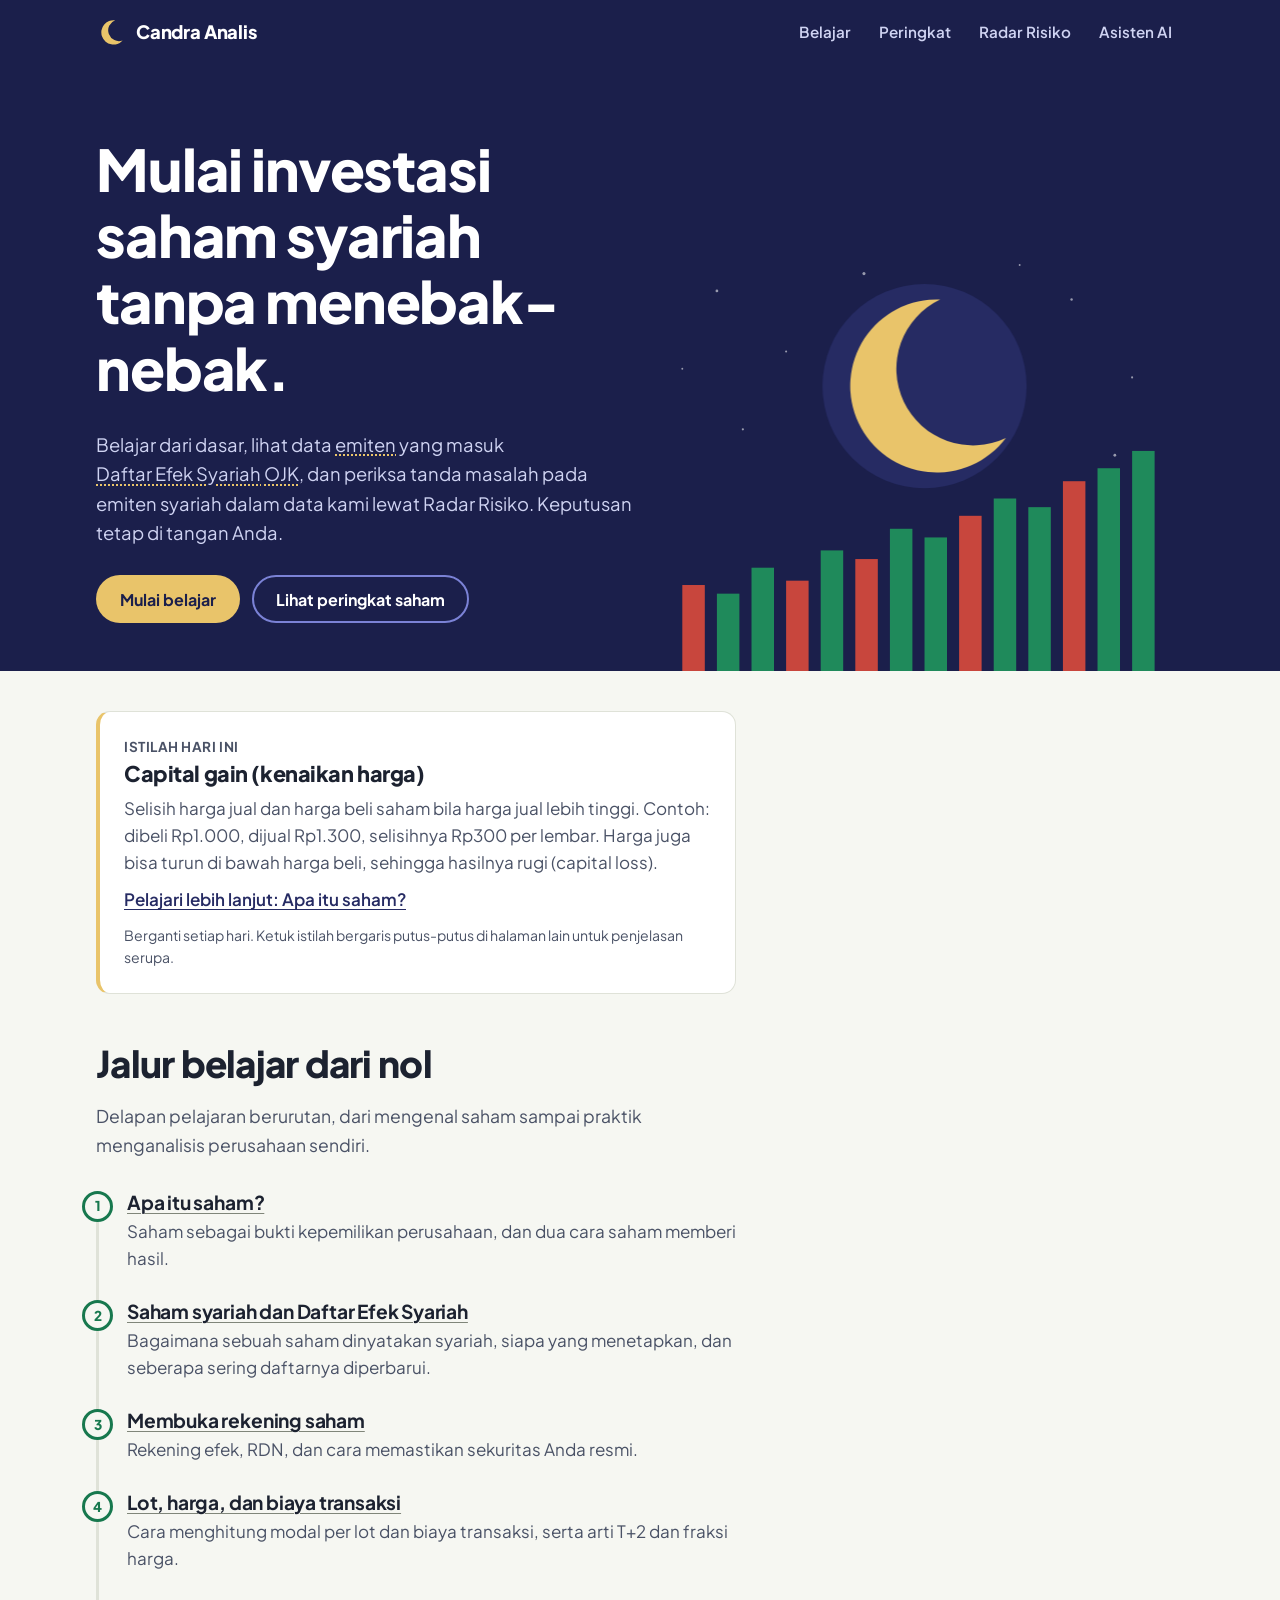
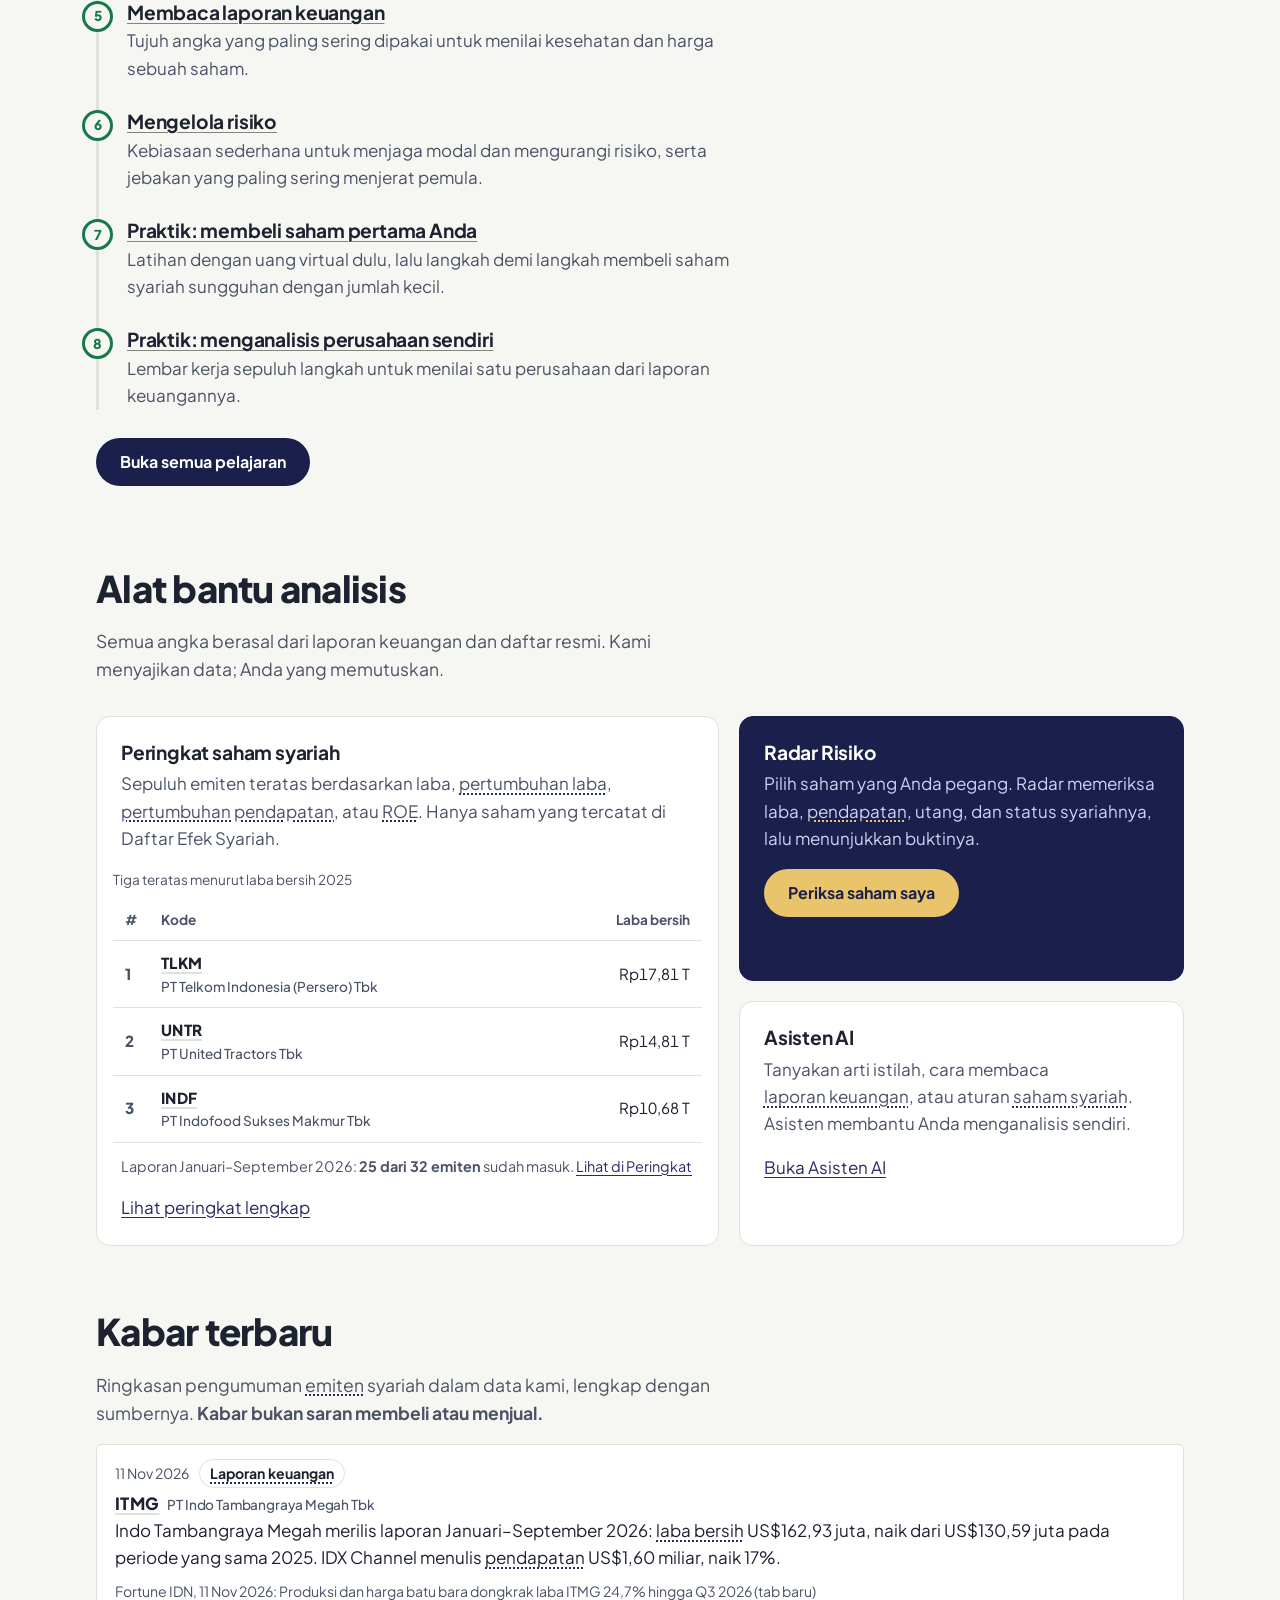
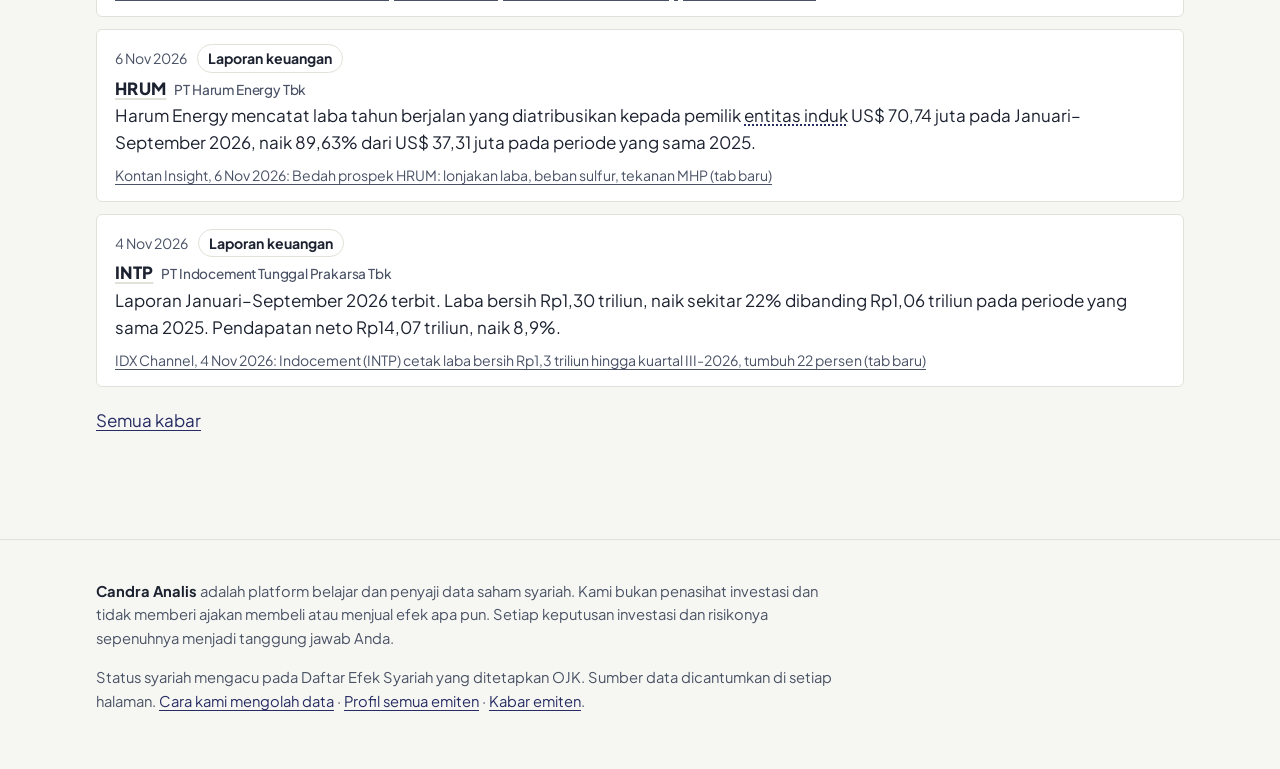
==== commit a053ae4d: "Dewi & Nina: audit konten non-teks WCAG 1.1.1 (AUDIT=alt, pohon aksesibilitas peramban, 16 keadaan, " ====
--- a/index.html
+++ b/index.html
@@ -44,7 +44,7 @@
         </div>
 
         <div class="langit" aria-hidden="true">
-          <svg viewBox="0 0 600 500" preserveAspectRatio="xMidYMax meet">
+          <svg viewBox="0 0 600 500" preserveAspectRatio="xMidYMax meet" aria-hidden="true">
             <g class="bintang">
               <circle cx="60" cy="60" r="1.6"/><circle cx="140" cy="130" r="1.2"/>
               <circle cx="230" cy="40" r="1.8"/><circle cx="470" cy="70" r="1.4"/>
--- a/assets/styles.css
+++ b/assets/styles.css
@@ -9,6 +9,7 @@
   --tinta: #1c2230;      /* teks utama */
   --tinta-2: #4a5266;    /* teks sekunder */
   --garis: #dfe2d8;
+  --garis-kontrol: #80867a; /* garis tepi kotak isian, tab & chip: ≥3:1 terhadap kertas & kartu (Dewi, 18 Nov, WCAG 1.4.11) */
   --naik: #17784e;       /* indikator naik (digelapkan 1 Nov agar kontras ≥4,5:1) */
   --naik-muda: #e3f2ea;
   --turun: #b23a31;      /* indikator turun / risiko */
@@ -16,6 +17,7 @@
   --waspada: #8f5d12;
   --waspada-muda: #fbf0dc;
   --bulan: #e9c46a;      /* khusus logo bulan */
+  --fokus: var(--malam-2); /* garis fokus keyboard di atas kertas/kartu (Dewi, 17 Nov: kuning di atas putih hanya 1,55:1) */
   --aksen: var(--malam-2); /* tautan & aksen di atas kertas/kartu */
   --hover-baris: #f0f2ea;
   --sorot-istilah: #eef0fb;
@@ -41,6 +43,7 @@
     --tinta: #e8eaf0;
     --tinta-2: #b4bacb;
     --garis: #353a4e;
+    --garis-kontrol: #6b7290;
     --naik: #4cc38a;
     --naik-muda: #13291e;
     --turun: #f2857b;
@@ -48,6 +51,7 @@
     --waspada: #e5a84a;
     --waspada-muda: #31260f;
     --aksen: #a9b1ff;
+    --fokus: var(--bulan);
     --hover-baris: #232738;
     --sorot-istilah: #262b45;
     --demo-garis: #6b5320; --demo-teks: #f0d9a8; --demo-tebal: #fbe9c4;
@@ -79,7 +83,7 @@
 a:hover { color: var(--naik); }
 
 :focus-visible {
-  outline: 3px solid var(--bulan);
+  outline: 3px solid var(--fokus);
   outline-offset: 2px;
   border-radius: 4px;
 }
@@ -95,9 +99,18 @@
 
 .lompat {
   position: absolute; left: -999px; top: 8px;
-  background: var(--bulan); color: var(--tinta); padding: 8px 12px; z-index: 10;
+  background: var(--bulan); color: var(--malam); padding: 8px 12px; z-index: 10; /* --malam tetap gelap di mode gelap (Dewi, 11 Nov) */
 }
 .lompat:focus { left: 8px; }
+/* Dewi & Nina (17 Nov 18.xx, WCAG 1.4.13): tautan lompat yang muncul saat difokus bisa disembunyikan dengan Escape; fokus tetap di tempat. */
+.lompat.lompat-tutup:focus { left: -999px; }
+/* 404.html tanpa JavaScript: saat difokus tautan lompat ikut alur halaman (mendorong isi ke bawah), jadi tidak menutupi apa pun. */
+.lompat[data-geser]:focus { position: static; display: block; }
+/* Di bagian biru malam (kepala, hero, judul halaman, panel gelap) garis fokus tetap kuning bulan (Dewi, 17 Nov). */
+.kepala :focus-visible, .hero :focus-visible, .judul-halaman :focus-visible, .panel-gelap :focus-visible, .lompat:focus-visible { outline-color: var(--bulan); }
+/* Dewi (18 Nov 08.xx): di 404 tautan lompat ikut alur di atas latar halaman (bukan biru malam), jadi garis kuning hanya 1,55:1
+   di mode terang. Di sana garis fokus memakai warna teks halaman. */
+.lompat[data-geser]:focus-visible { outline-color: var(--tinta); }
 
 /* ---------- Header ---------- */
 .kepala {
@@ -122,6 +135,8 @@
 }
 .nav a:hover { color: #fff; background: var(--malam-2); }
 .nav a[aria-current="page"] { color: var(--malam); background: #fff; }
+/* Garis fokus tidak menimpa tombol menu tetangga yang putih (jarak antartombol 4px; Dewi, 17 Nov) */
+.nav a:focus-visible { outline-offset: 0; }
 
 /* ---------- Hero (beranda) ---------- */
 .hero {
@@ -149,7 +164,7 @@
 }
 .tombol-utama { background: var(--bulan); color: var(--malam); }
 .tombol-utama:hover { background: #f2d488; color: var(--malam); }
-.tombol-garis { border-color: #4b51a0; color: #fff; background: transparent; }
+.tombol-garis { border-color: #7b82d6; /* ≥3:1 di atas biru malam (Dewi, 18 Nov, WCAG 1.4.11; dulu #4b51a0 = 2,22:1) */ color: #fff; background: transparent; }
 .tombol-garis:hover { border-color: #fff; color: #fff; }
 /* Lanjutkan belajar di beranda (Arif & Dewi, IDE.md #9) */
 .lanjutkan { margin-top: 20px; padding: 14px 16px; border: 1px solid #4b51a0; border-radius: var(--radius-kecil); background: rgba(255,255,255,.04); }
@@ -174,10 +189,13 @@
   .bulan-grup { animation: terbit 1.8s cubic-bezier(.2,.7,.2,1) both; }
   .lilin rect { animation: tumbuh .7s cubic-bezier(.3,.8,.3,1) both; }
   .lilin .sumbu { animation: muncul .5s ease both; }
-  .bintang circle { animation: kedip 4s ease-in-out infinite alternate; }
-  .bintang circle:nth-child(2n) { animation-delay: 1.3s; }
-  .bintang circle:nth-child(3n) { animation-delay: 2.1s; }
-}
+  /* Dewi & Nina (18 Nov 19.xx, WCAG 2.2.2): bintang dulu berkedip tanpa henti. Kini dua kali kedip lalu diam
+     di terang semula (.55); selesai paling lambat 4 detik setelah halaman dibuka, jadi tidak perlu tombol jeda. */
+  .bintang circle { animation: kedip-bintang 1.6s ease-in-out 2; }
+  .bintang circle:nth-child(2n) { animation-delay: .4s; }
+  .bintang circle:nth-child(3n) { animation-delay: .8s; }
+}
+@keyframes kedip-bintang { 0%, 100% { opacity: .55; } 50% { opacity: .2; } }
 @keyframes terbit { from { transform: translateY(140px); opacity: 0; } to { transform: none; opacity: 1; } }
 @keyframes tumbuh { from { transform: scaleY(0); } to { transform: scaleY(1); } }
 @keyframes muncul { from { opacity: 0; } to { opacity: 1; } }
@@ -197,7 +215,9 @@
 .jalur li { position: relative; padding: 0 0 28px 28px; }
 .jalur li:last-child { padding-bottom: 0; }
 .jalur li::before {
+  /* Dewi & Nina (19 Nov, WCAG 1.1.1): nomor/✓ hanya hiasan; urutan sudah dibacakan oleh <ol> dan "Selesai" tertulis di judul */
   content: attr(data-no);
+  content: attr(data-no) / "";
   position: absolute; left: -17px; top: 0;
   width: 31px; height: 31px; border-radius: 50%;
   background: var(--kertas); border: 3px solid var(--naik);
@@ -205,8 +225,9 @@
   display: grid; place-items: center;
 }
 .jalur h3 { margin-bottom: .25em; }
-.jalur h3 a { color: var(--tinta); text-decoration: none; }
-.jalur h3 a:hover { color: var(--naik); text-decoration: underline; }
+/* Dewi (18 Nov, WCAG 1.4.1): judul pelajaran selalu bergaris bawah tipis agar terlihat bisa diketuk tanpa bergantung warna */
+.jalur h3 a { color: var(--tinta); text-decoration: underline; text-decoration-thickness: 1px; text-decoration-color: var(--garis-kontrol); }
+.jalur h3 a:hover { color: var(--naik); text-decoration-color: currentColor; text-decoration-thickness: 2px; }
 .jalur p { color: var(--tinta-2); margin: 0; max-width: var(--lebar-teks); }
 .jalur .durasi { font-size: .88rem; color: var(--tinta-2); }
 /* Penanda kemajuan belajar (Arif & Dewi) */
@@ -219,7 +240,7 @@
 .tombol-tandai { background: var(--malam); color: #fff; }
 .tombol-tandai[aria-pressed="true"] { background: var(--naik); border-color: var(--naik); color: var(--putih); }
 .tandai-info { margin: 10px 0 0; color: var(--tinta-2); font-size: .95rem; }
-.tandai-info:empty { display: none; }
+
 
 /* Tiga alat utama di beranda — sengaja tidak seragam */
 .alat {
@@ -279,7 +300,7 @@
 .tab {
   font: inherit; font-weight: 700; font-size: .95rem;
   padding: 10px 16px; border-radius: 999px; cursor: pointer;
-  border: 2px solid var(--garis); background: var(--putih); color: var(--tinta);
+  border: 2px solid var(--garis-kontrol); background: var(--putih); color: var(--tinta);
 }
 .tab:hover { border-color: var(--aksen); }
 .tab[aria-selected="true"] { background: var(--malam); border-color: var(--malam); color: #fff; }
@@ -289,23 +310,28 @@
   .tab-baris { display: grid; grid-template-columns: 1fr 1fr; gap: 8px; margin: 16px 0 12px; }
   .tab { font-size: .88rem; line-height: 1.25; padding: 8px 10px; min-height: 48px; text-align: center; }
   .kepala .wadah { gap: 4px 16px; padding-top: 8px; padding-bottom: 8px; }
-  .nav { gap: 2px; flex-wrap: nowrap; margin: 0 -8px; }
+  /* Boleh turun baris bila tidak muat (mis. pengguna memperlebar jarak huruf, WCAG 1.4.12); biasanya tetap satu baris (Dewi, 17 Nov 15.xx) */
+  .nav { gap: 2px; flex-wrap: wrap; margin: 0 -8px; }
   .nav a { font-size: .86rem; padding: 8px 9px; white-space: nowrap; }
+  /* Jarak antartombol hanya 2px: garis fokus digambar di dalam tombol agar tidak menimpa tetangga (Dewi, 17 Nov) */
+  .nav a:focus-visible { outline-offset: -3px; }
+  .nav a[aria-current="page"]:focus-visible { outline-color: var(--malam); }
   .bagian { padding: 32px 0; }
 }
-@media (max-width: 359px) { .nav { flex-wrap: wrap; } }
 
 .catatan-metode { font-size: .92rem; color: var(--tinta-2); max-width: var(--lebar-teks); }
+/* Arif & Dewi (16 Nov, IDE.md #33): baris kesegaran data di bawah judul profil */
+.kesegaran-data { font-size: .92rem; color: var(--tinta-2); max-width: var(--lebar-teks); margin: 0 0 .75rem; overflow-wrap: anywhere; }
 
 /* Saring sektor di Peringkat (Arif, IDE.md #11) */
 .saring-sektor { display: flex; flex-wrap: wrap; align-items: center; gap: 8px 12px; margin: 0 0 12px; }
 .saring-sektor label { font-weight: 700; }
 .saring-sektor select {
   font: inherit; min-height: 48px; padding: 0 14px; border-radius: var(--radius-kecil);
-  border: 2px solid var(--garis); background: var(--putih); color: var(--tinta); flex: 1 1 220px; max-width: 360px; min-width: 0;
+  border: 2px solid var(--garis-kontrol); background: var(--putih); color: var(--tinta); flex: 1 1 220px; max-width: 360px; min-width: 0;
 }
 .saring-ket { width: 100%; margin: 0; font-size: .9rem; color: var(--tinta-2); }
-.saring-ket:empty { display: none; }
+
 
 /* Kamus istilah di halaman Belajar (Arif + Dewi, IDE.md #22) */
 .kamus { max-width: var(--lebar-teks); }
@@ -313,7 +339,7 @@
 .cari-kamus label { font-weight: 700; }
 .cari-kamus input {
   font: inherit; min-height: 48px; padding: 0 14px; border-radius: var(--radius-kecil);
-  border: 2px solid var(--garis); background: var(--putih); color: var(--tinta); flex: 1 1 220px; max-width: 360px; min-width: 0;
+  border: 2px solid var(--garis-kontrol); background: var(--putih); color: var(--tinta); flex: 1 1 220px; max-width: 360px; min-width: 0;
 }
 .info-kamus { margin: 0 0 12px; font-size: .9rem; color: var(--tinta-2); }
 .daftar-kamus { margin: 0; }
@@ -330,7 +356,7 @@
 .radar-form label { width: 100%; font-weight: 700; }
 .radar-form select {
   font: inherit; min-height: 48px; padding: 0 14px; border-radius: var(--radius-kecil);
-  border: 2px solid var(--garis); background: var(--putih); color: var(--tinta); min-width: 240px; flex: 1 1 240px; max-width: 420px;
+  border: 2px solid var(--garis-kontrol); background: var(--putih); color: var(--tinta); min-width: 0; flex: 1 1 240px; max-width: 420px;
 }
 .sinyal-daftar { list-style: none; padding: 0; margin: 0; display: grid; gap: 12px; }
 .sinyal {
@@ -386,9 +412,13 @@
 .kuis-salah { background: var(--turun-muda); border-left: 4px solid var(--turun); }
 .kuis-kosong { background: var(--waspada-muda); border-left: 4px solid var(--waspada); }
 .kuis-aksi { display: flex; gap: 12px; flex-wrap: wrap; }
-.kuis-ulang { background: transparent; border-color: var(--aksen); color: var(--aksen); }
+.kuis-ulang, .kuis-ulang-salah { background: transparent; border-color: var(--aksen); color: var(--aksen); }
+.kuis-ulang[hidden], .kuis-ulang-salah[hidden] { display: none; }
+.kuis-pilihan[hidden] { display: none; }
+.kuis-dilipat legend { margin-bottom: 0; }
+.kuis-dilipat .kuis-umpan { margin-top: 6px; }
 .kuis-hasil { font-weight: 700; margin: 14px 0 0; }
-.kuis-hasil:empty { display: none; }
+
 @media (min-width: 720px) { .kuis { padding: 24px 28px; } }
 
 /* Judul halaman dalam */
@@ -429,7 +459,7 @@
 /* Asisten AI (tim Arif & Dewi) */
 #asisten { max-width: 46rem; }
 .obrolan { display: grid; gap: 14px; margin-bottom: 20px; }
-.obrolan:empty { display: none; }
+
 .pesan { padding: 14px 16px; border-radius: var(--radius); border: 1px solid var(--garis); background: var(--putih); }
 .pesan p { margin: 0 0 .6em; }
 .pesan p:last-child { margin-bottom: 0; }
@@ -441,24 +471,34 @@
 .pesan-galat { color: var(--turun); }
 .mengetik { color: var(--tinta-2); }
 @media (prefers-reduced-motion: no-preference) {
-  .mengetik::after { content: "…"; animation: kedip 1s ease-in-out infinite alternate; }
+  /* WCAG 2.2.2: penanda "sedang mengetik" berkedip 4 kali (4 detik) lalu diam; titik-titik tetap terlihat. */
+  .mengetik::after { content: "…"; animation: kedip-titik 1s ease-in-out 4; }
+  @keyframes kedip-titik { 0%, 100% { opacity: 1; } 50% { opacity: .3; } }
   .pesan { animation: muncul .3s ease both; }
 }
 .label-tanya { display: block; font-weight: 700; margin: 0 0 8px; }
 .contoh-tanya { display: flex; flex-wrap: wrap; gap: 8px; margin-bottom: 20px; }
 .chip {
   font: inherit; font-size: .92rem; text-align: left; cursor: pointer;
-  padding: 8px 14px; border-radius: 999px; border: 1px solid var(--garis); background: var(--putih); color: var(--tinta);
+  padding: 8px 14px; border-radius: 999px; border: 1px solid var(--garis-kontrol); background: var(--putih); color: var(--tinta);
 }
 .chip:hover { border-color: var(--aksen); }
 .form-tanya textarea {
   width: 100%; font: inherit; padding: 12px 14px; border-radius: var(--radius-kecil);
-  border: 2px solid var(--garis); background: var(--putih); color: var(--tinta); resize: vertical; min-height: 96px;
-}
-.form-tanya textarea:focus { border-color: var(--aksen); outline: none; }
+  border: 2px solid var(--garis-kontrol); background: var(--putih); color: var(--tinta); resize: vertical; min-height: 96px;
+  scroll-margin: 16px 0; /* Dewi 17 Nov: jarak saat kotak tanya digulir ke layar (lihat pendengar focus di app.js) */
+}
+.form-tanya textarea:focus { border-color: var(--tinta); outline: none; } /* Dewi 18 Nov: --tinta ≥3:1 terhadap --garis-kontrol di gelap & terang (aksen gelap hanya 2,35:1) */
+.form-tanya textarea::placeholder { color: var(--tinta-2); opacity: 1; }
+/* Teks contoh di semua kolom isian (mis. cari istilah di Belajar) — terbaca di mode gelap (Dewi, 11 Nov) */
+input::placeholder, textarea::placeholder { color: var(--tinta-2); opacity: 1; }
 .form-tanya textarea:disabled, .form-tanya button:disabled { opacity: .6; cursor: not-allowed; }
 .form-bawah { display: flex; justify-content: space-between; align-items: center; gap: 12px; margin-top: 10px; }
 .hitung-karakter { font-size: .85rem; color: var(--tinta-2); }
+/* Dewi (18 Nov 08.xx, WCAG 3.3.1/3.3.2): petunjuk & pesan salah isian */
+.petunjuk-isian { margin: -4px 0 8px; font-size: .85rem; color: var(--tinta-2); }
+.galat-isian { margin: 8px 0 0; font-size: .92rem; font-weight: 600; color: var(--turun); }
+.form-tanya textarea[aria-invalid="true"]:not(:focus), .kotak-ketik input[aria-invalid="true"]:not(:focus) { border-color: var(--turun); }
 
 /* Data asli (tim Galih & Dewi) */
 .pita-sumber {
@@ -483,7 +523,7 @@
 .musim-beranda { margin: 12px 0 0; font-size: .9rem; color: var(--tinta-2); overflow-wrap: anywhere; }
 .musim-laporan summary:focus-visible { outline: 3px solid var(--aksen); outline-offset: 2px; border-radius: 4px; }
 .sinyal-info { border-left-color: var(--aksen); }
-.sinyal-info h4 { color: var(--aksen); }
+.sinyal-info h4, .sinyal-info .sinyal-judul { color: var(--aksen); }
 .daftar-sumber { padding-left: 1.2em; margin: 0; font-size: .95rem; }
 .daftar-sumber li { margin-bottom: 6px; }
 
@@ -517,6 +557,20 @@
   .tabel-kartu td.sel-sumber::before { display: none; }
 }
 
+/* Kepala tabel Peringkat tetap terlihat saat digulir (tim Dewi, usulan Kirana #30).
+   Di >=900px wadah tidak lagi menggulir ke samping (sticky butuh itu), jadi nama emiten & sektor boleh turun baris
+   agar tabel tetap muat. Di 601-899px wadah tetap bisa digeser; di HP tabel tampil sebagai kartu. */
+@media (min-width: 900px) {
+  .tabel-wadah.tabel-wadah-kartu { overflow-x: visible; }
+  .tabel-kartu td:nth-child(2), .tabel-kartu td.sel-sektor { white-space: normal; }
+  .tabel-kartu thead th {
+    position: sticky; top: 0; z-index: 1;
+    background: var(--putih); box-shadow: inset 0 -1px 0 var(--garis);
+  }
+  /* Dewi & Nina (17 Nov 10.xx, WCAG 2.4.11): saat Shift+Tab mundur, tautan baris tidak boleh berhenti di bawah kepala tabel lengket */
+  .tabel-kartu tbody :is(a, button) { scroll-margin-top: 4rem; }
+}
+
 /* Kamus istilah di tempat (tim Arif & Dewi, usulan Kirana #3) */
 button.istilah {
   font: inherit; color: inherit; background: none; border: 0; padding: 0; margin: 0;
@@ -535,9 +589,11 @@
 .kotak-istilah[hidden] { display: none; }
 .kotak-istilah strong { display: block; font-size: .95rem; color: var(--aksen); margin-bottom: 4px; }
 .kotak-istilah p { margin: 0 0 8px; color: var(--tinta-2); }
-.kotak-istilah a { display: block; font-weight: 600; font-size: .88rem; }
+.kotak-istilah a { display: block; font-weight: 600; font-size: .88rem; padding: 2px 0; } /* sasaran sentuh ≥24px (WCAG 2.5.8; Dewi, 17 Nov 17.xx) */
 .kotak-istilah a + a { margin-top: 6px; }
 .baris-istilah { font-size: .9rem; color: var(--tinta-2); margin: 0 0 12px; }
+/* Deretan tombol istilah: tiap tombol minimal 24px tinggi agar tidak berdempetan saat diketuk (WCAG 2.5.8; Dewi, 17 Nov 17.xx) */
+.baris-istilah button.istilah { padding: 2px 0; }
 @media (prefers-reduced-motion: no-preference) {
   .kotak-istilah:not([hidden]) { animation: muncul-istilah .14s ease-out; }
   @keyframes muncul-istilah { from { opacity: 0; transform: translateY(-4px); } to { opacity: 1; transform: none; } }
@@ -568,12 +624,36 @@
 .sinyal-tinggi .sinyal-judul { color: var(--turun); }
 .sinyal-sedang .sinyal-judul { color: var(--waspada); }
 .sinyal-aman .sinyal-judul { color: var(--naik); }
+/* Dewi (18 Nov, WCAG 1.4.1): label teks tingkat temuan, warna sama dengan judul (≥4,5:1) */
+.sinyal .sinyal-tingkat { margin: 0 0 .25em; font-size: .82rem; font-weight: 700; letter-spacing: .02em; text-transform: uppercase; color: var(--tinta-2); }
+.sinyal-tinggi .sinyal-tingkat { color: var(--turun); }
+.sinyal-sedang .sinyal-tingkat { color: var(--waspada); }
+.sinyal-info .sinyal-tingkat { color: var(--aksen); }
+.sinyal-aman .sinyal-tingkat { color: var(--naik); }
 .daftar-emiten { list-style: none; padding: 0; margin: 0; display: grid; grid-template-columns: repeat(auto-fill, minmax(min(100%, 220px), 1fr)); gap: 8px; }
 .daftar-emiten a { display: block; padding: 12px 14px; min-height: 48px; background: var(--putih); border: 1px solid var(--garis); border-radius: var(--radius-kecil); text-decoration: none; color: var(--tinta); }
 .daftar-emiten a:hover { border-color: var(--aksen); }
 @media (max-width: 600px) { .tabel-profil th, .tabel-profil td { padding: 8px 6px; } }
 /* Bandingkan dua emiten (Arif & Dewi, IDE.md #14): di HP sel boleh turun baris agar tabel muat tanpa geser */
 .kontrol-banding { margin-top: 4px; }
+/* Ketik kode atau nama emiten (Dewi, IDE.md #28): kotak isian di atas pilihan lama */
+.kotak-ketik { display: flex; flex-wrap: wrap; align-items: center; gap: 8px 12px; margin: 0 0 12px; width: 100%; }
+.kotak-ketik label { width: 100%; font-weight: 700; }
+.kotak-ketik input {
+  font: inherit; min-height: 48px; padding: 0 14px; border-radius: var(--radius-kecil);
+  border: 2px solid var(--garis-kontrol); background: var(--putih); color: var(--tinta); flex: 1 1 240px; max-width: 420px; min-width: 0;
+}
+.info-ketik { width: 100%; margin: 0; font-size: .9rem; color: var(--tinta-2); }
+
+/* Salin tautan profil (Arif & Dewi, IDE.md #29) */
+.salin-profil { display: flex; flex-wrap: wrap; align-items: center; gap: 8px 12px; margin: 0 0 16px; }
+.tombol-salin { background: transparent; color: var(--aksen); border-color: var(--aksen); max-width: 100%; white-space: normal; }
+.tombol-salin:hover { background: var(--hover-baris); }
+.alamat-salin { flex: 1 1 16rem; min-width: 0; max-width: 100%; min-height: 44px; padding: 0 12px; font: inherit; font-size: .95rem;
+  color: var(--tinta); background: var(--putih); border: 1px solid var(--garis-kontrol); border-radius: var(--radius-kecil); }
+.alamat-salin[hidden] { display: none; }
+.info-salin { width: 100%; margin: 0; font-size: .9rem; color: var(--tinta-2); }
+
 .tabel-banding td.angka { white-space: normal; overflow-wrap: anywhere; }
 @media (max-width: 600px) {
   .tabel-banding { table-layout: fixed; font-size: .9rem; }
@@ -733,3 +813,39 @@
   .kaki { display: block !important; border-top: 1px solid #999; margin-top: 12px; padding: 10px 0 0; color: #222 !important; break-inside: avoid; }
   .kaki strong { color: #000 !important; }
 }
+
+/* Judul khusus pembaca layar (Nina & Arif, 12 Nov): menjaga urutan h1→h2→h3 tanpa mengubah tampilan */
+.khusus-pembaca-layar { position: absolute; width: 1px; height: 1px; padding: 0; margin: -1px; overflow: hidden; clip: rect(0 0 0 0); white-space: nowrap; border: 0; }
+
+/* Tautan "Kembali ke atas" di akhir daftar Peringkat & Kabar (Dewi, IDE.md #32). Tautan biasa tanpa JavaScript,
+   target sentuh ≥48px, gulir halus hanya bila gerak tidak dikurangi. */
+.ke-atas-baris { margin: 24px 0 0; text-align: center; }
+.ke-atas { display: inline-flex; align-items: center; justify-content: center; min-height: 48px; min-width: 48px; padding: 0 16px; font-weight: 600; }
+.ke-atas::before { content: "↑"; content: "↑" / ""; margin-right: 6px; }
+@media (prefers-reduced-motion: no-preference) {
+  html:has(.ke-atas) { scroll-behavior: smooth; }
+}
+
+/* Dewi & Nina (17 Nov 20.xx, audit pesan status WCAG 4.1.3): wilayah pesan (role="status"/aria-live) yang masih kosong
+   dulu disembunyikan dengan display:none. Itu mengeluarkannya dari pohon aksesibilitas, sehingga saat pesan masuk
+   wilayahnya ikut "lahir" bersamaan dan pembaca layar bisa tidak mengumumkan. Kini saat kosong hanya dikecilkan
+   keluar dari alur tata letak (tampilan sama seperti dulu), tetapi tetap ada untuk pembaca layar. */
+.tandai-info:empty, .saring-ket:empty, .kuis-hasil:empty, .galat-isian:empty, .obrolan:empty, .info-ketik:empty, .info-salin:empty {
+  position: absolute; width: 1px; height: 1px; margin: 0; padding: 0; border: 0;
+  overflow: hidden; clip-path: inset(50%); white-space: nowrap;
+}
+
+/* Dewi & Nina (18 Nov 18.xx, audit ubah ukuran teks WCAG 1.4.4): bila pengguna membesarkan ukuran huruf peramban
+   (mis. 200% = 32px), HP 390px kini dianggap "layar sempit untuk teks sebesar ini". Kueri media memakai em, yang
+   mengikuti ukuran huruf dasar peramban: 19.5em = 312px pada ukuran biasa (tidak mengubah HP ≥320px), tetapi 624px
+   pada teks 200% dan 390px pada teks 125%. Di keadaan ini tombol pilihan, kartu Peringkat, dan batang 9 bulan jadi
+   satu kolom, dan tabel kecil boleh turun baris agar tidak ada scroll ke samping dan angka tidak bertumpuk. */
+@media (max-width: 19.5em) {
+  .tab-baris { grid-template-columns: minmax(0, 1fr); }
+  .tabel-kartu tr { grid-template-columns: minmax(0, 1fr); }
+  .batang9-baris, .batang-tahun .batang9-baris { grid-template-columns: minmax(0, 1fr) auto; row-gap: .2rem; }
+  .batang9-label { grid-column: 1 / -1; white-space: normal; }
+  .panel table:not(.tabel-kartu) th.angka, .panel table:not(.tabel-kartu) td.angka, .tabel-profil th.angka, .tabel-profil td.angka { white-space: normal; }
+  .panel table .nama-emiten { overflow-wrap: anywhere; }
+  .tabel-profil th[scope="row"] { overflow-wrap: anywhere; }
+}
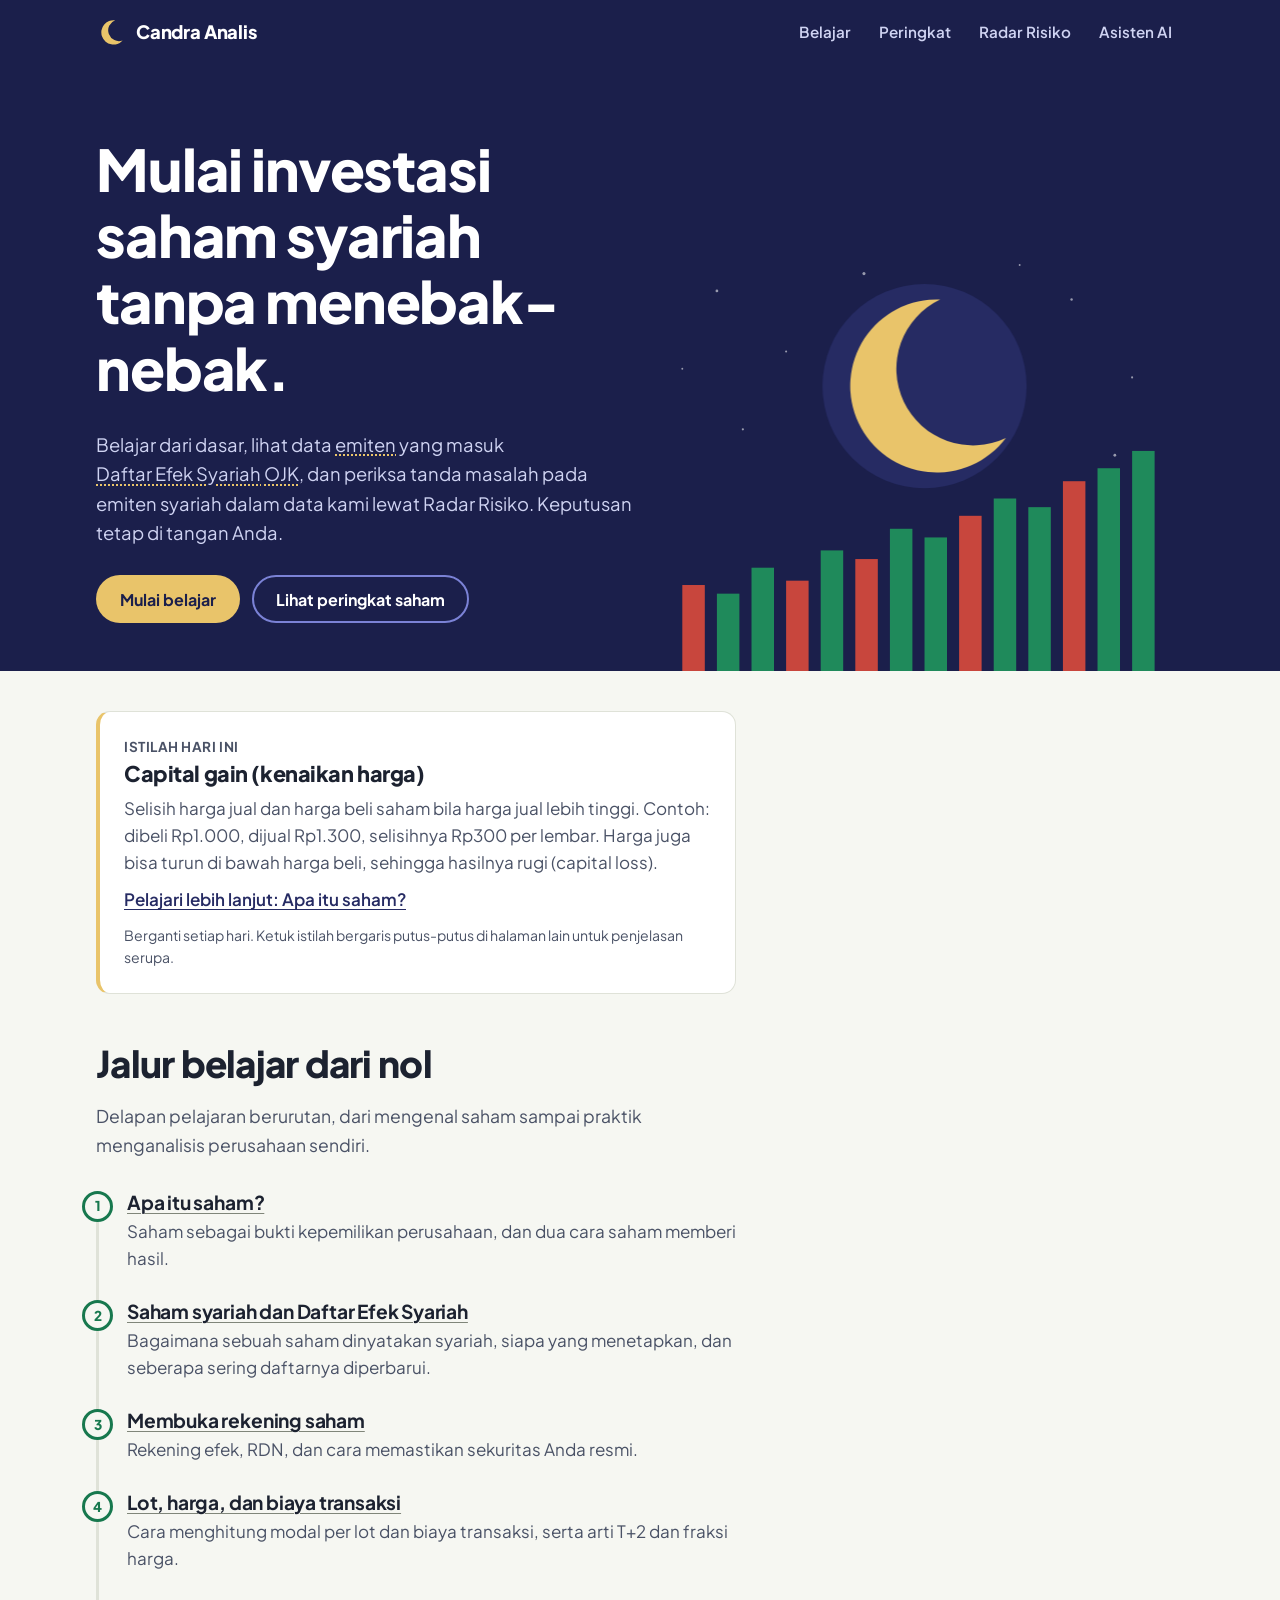
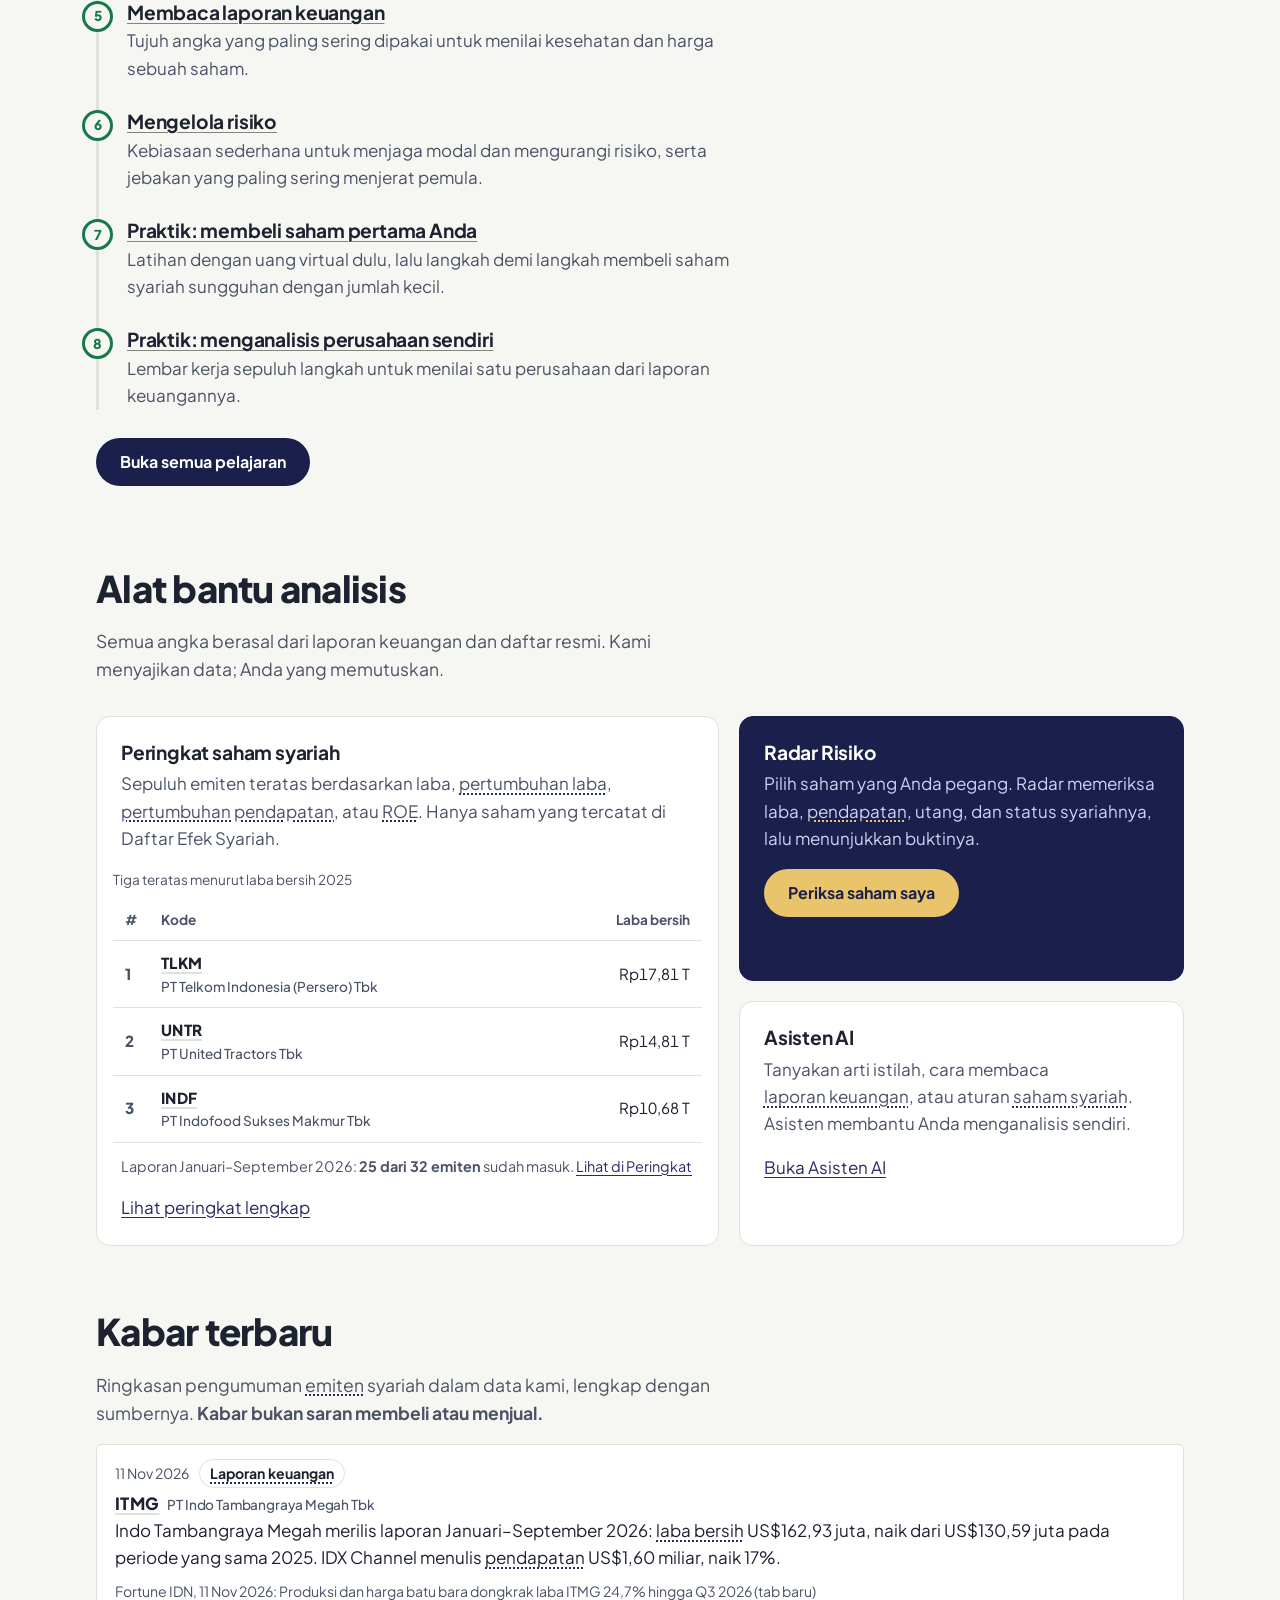
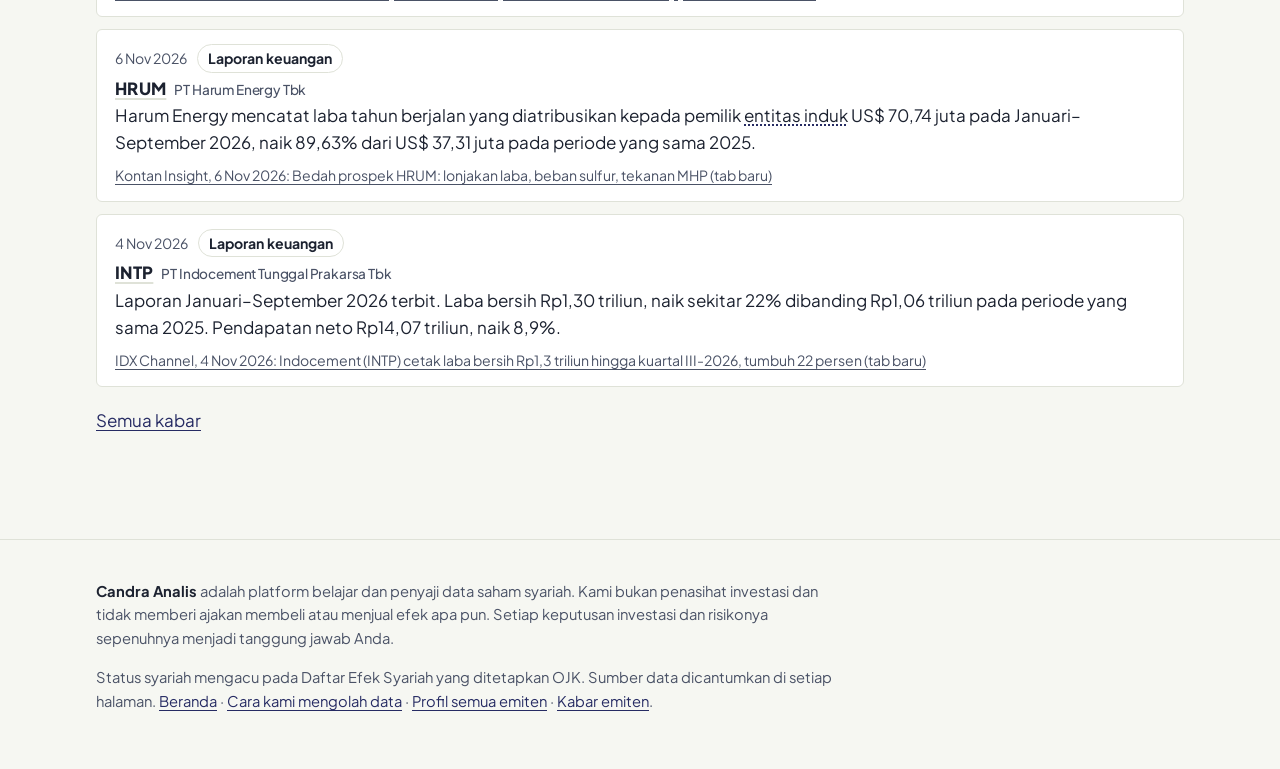
==== commit 7270d238: "Dewi & Nina: audit beberapa cara WCAG 2.4.5 (AUDIT=cara, penjelajahan peramban dari beranda, 48 tuju" ====
--- a/index.html
+++ b/index.html
@@ -30,7 +30,7 @@
     </div>
   </header>
 
-  <main id="isi">
+  <main id="isi" tabindex="-1">
     <section class="hero" aria-labelledby="judul-hero">
       <div class="wadah">
         <div class="hero-teks">
@@ -103,7 +103,7 @@
             <div class="tabel-wadah">
               <table>
                 <caption class="keterangan-tabel">Tiga teratas menurut laba bersih 2025</caption>
-                <thead><tr><th>#</th><th>Kode</th><th class="angka">Laba bersih</th></tr></thead>
+                <thead><tr><th scope="col">#</th><th scope="col">Kode</th><th scope="col" class="angka">Laba bersih</th></tr></thead>
                 <tbody id="mini-peringkat"></tbody>
               </table>
             </div>
@@ -132,7 +132,7 @@
   <footer class="kaki">
     <div class="wadah">
       <p><strong>Candra Analis</strong> adalah platform belajar dan penyaji data saham syariah. Kami bukan penasihat investasi dan tidak memberi ajakan membeli atau menjual efek apa pun. Setiap keputusan investasi dan risikonya sepenuhnya menjadi tanggung jawab Anda.</p>
-      <p>Status syariah mengacu pada Daftar Efek Syariah yang ditetapkan OJK. Sumber data dicantumkan di setiap halaman. <a href="metodologi.html">Cara kami mengolah data</a> · <a href="emiten.html">Profil semua emiten</a> · <a href="kabar.html">Kabar emiten</a>.</p>
+      <p>Status syariah mengacu pada Daftar Efek Syariah yang ditetapkan OJK. Sumber data dicantumkan di setiap halaman. <a href="index.html">Beranda</a> · <a href="metodologi.html">Cara kami mengolah data</a> · <a href="emiten.html">Profil semua emiten</a> · <a href="kabar.html">Kabar emiten</a>.</p>
     </div>
   </footer>
 
--- a/assets/styles.css
+++ b/assets/styles.css
@@ -111,6 +111,9 @@
 /* Dewi (18 Nov 08.xx): di 404 tautan lompat ikut alur di atas latar halaman (bukan biru malam), jadi garis kuning hanya 1,55:1
    di mode terang. Di sana garis fokus memakai warna teks halaman. */
 .lompat[data-geser]:focus-visible { outline-color: var(--tinta); }
+/* Dewi & Nina (19 Nov 10.xx, WCAG 2.4.1): <main tabindex="-1"> menerima fokus sungguhan setelah "Langsung ke isi", jadi pembaca
+   layar langsung membaca isi. main bukan kontrol, jadi tanpa garis fokus (Tab berikutnya tetap bergaris di elemen pertama isi). */
+main[tabindex="-1"]:focus { outline: none; }
 
 /* ---------- Header ---------- */
 .kepala {
@@ -425,6 +428,9 @@
 .judul-halaman { background: var(--malam); color: #fff; padding: 48px 0 40px; }
 .judul-halaman h1 { color: #fff; font-size: clamp(1.9rem, 4.5vw, 2.8rem); }
 .judul-halaman p { color: #cfd3f2; max-width: var(--lebar-teks); margin: 0; font-size: 1.08rem; }
+/* 19 Nov (Dewi): tautan di judul halaman berlatar malam (mis. "profil semua emiten" di Peringkat) wajib terang agar kontras. */
+.judul-halaman p a { color: var(--bulan); text-decoration-thickness: 1px; text-underline-offset: 3px; }
+.judul-halaman p a:hover { color: #fff; }
 
 /* Kaki */
 .kaki { border-top: 1px solid var(--garis); padding: 40px 0 56px; margin-top: 24px; font-size: .92rem; color: var(--tinta-2); }
@@ -613,7 +619,7 @@
 .posisi-peringkat ul { margin: 6px 0 8px; padding-left: 20px; }
 .posisi-peringkat li { margin: 4px 0; }
 .posisi-peringkat .catatan-metode { margin: 0; }
-.kisi-ubin { display: grid; grid-template-columns: repeat(auto-fit, minmax(min(100%, 200px), 1fr)); gap: 12px; margin-bottom: 20px; }
+.kisi-ubin { display: grid; grid-template-columns: repeat(auto-fit, minmax(min(100%, 200px), 1fr)); gap: 12px; margin: 0 0 20px; padding: 0; list-style: none; }
 .ubin { background: var(--putih); border: 1px solid var(--garis); border-radius: var(--radius); padding: 14px 16px; display: grid; gap: 2px; }
 .ubin-label { font-size: .85rem; color: var(--tinta-2); font-weight: 600; }
 .ubin-nilai { font-size: 1.35rem; font-weight: 800; font-variant-numeric: tabular-nums; }
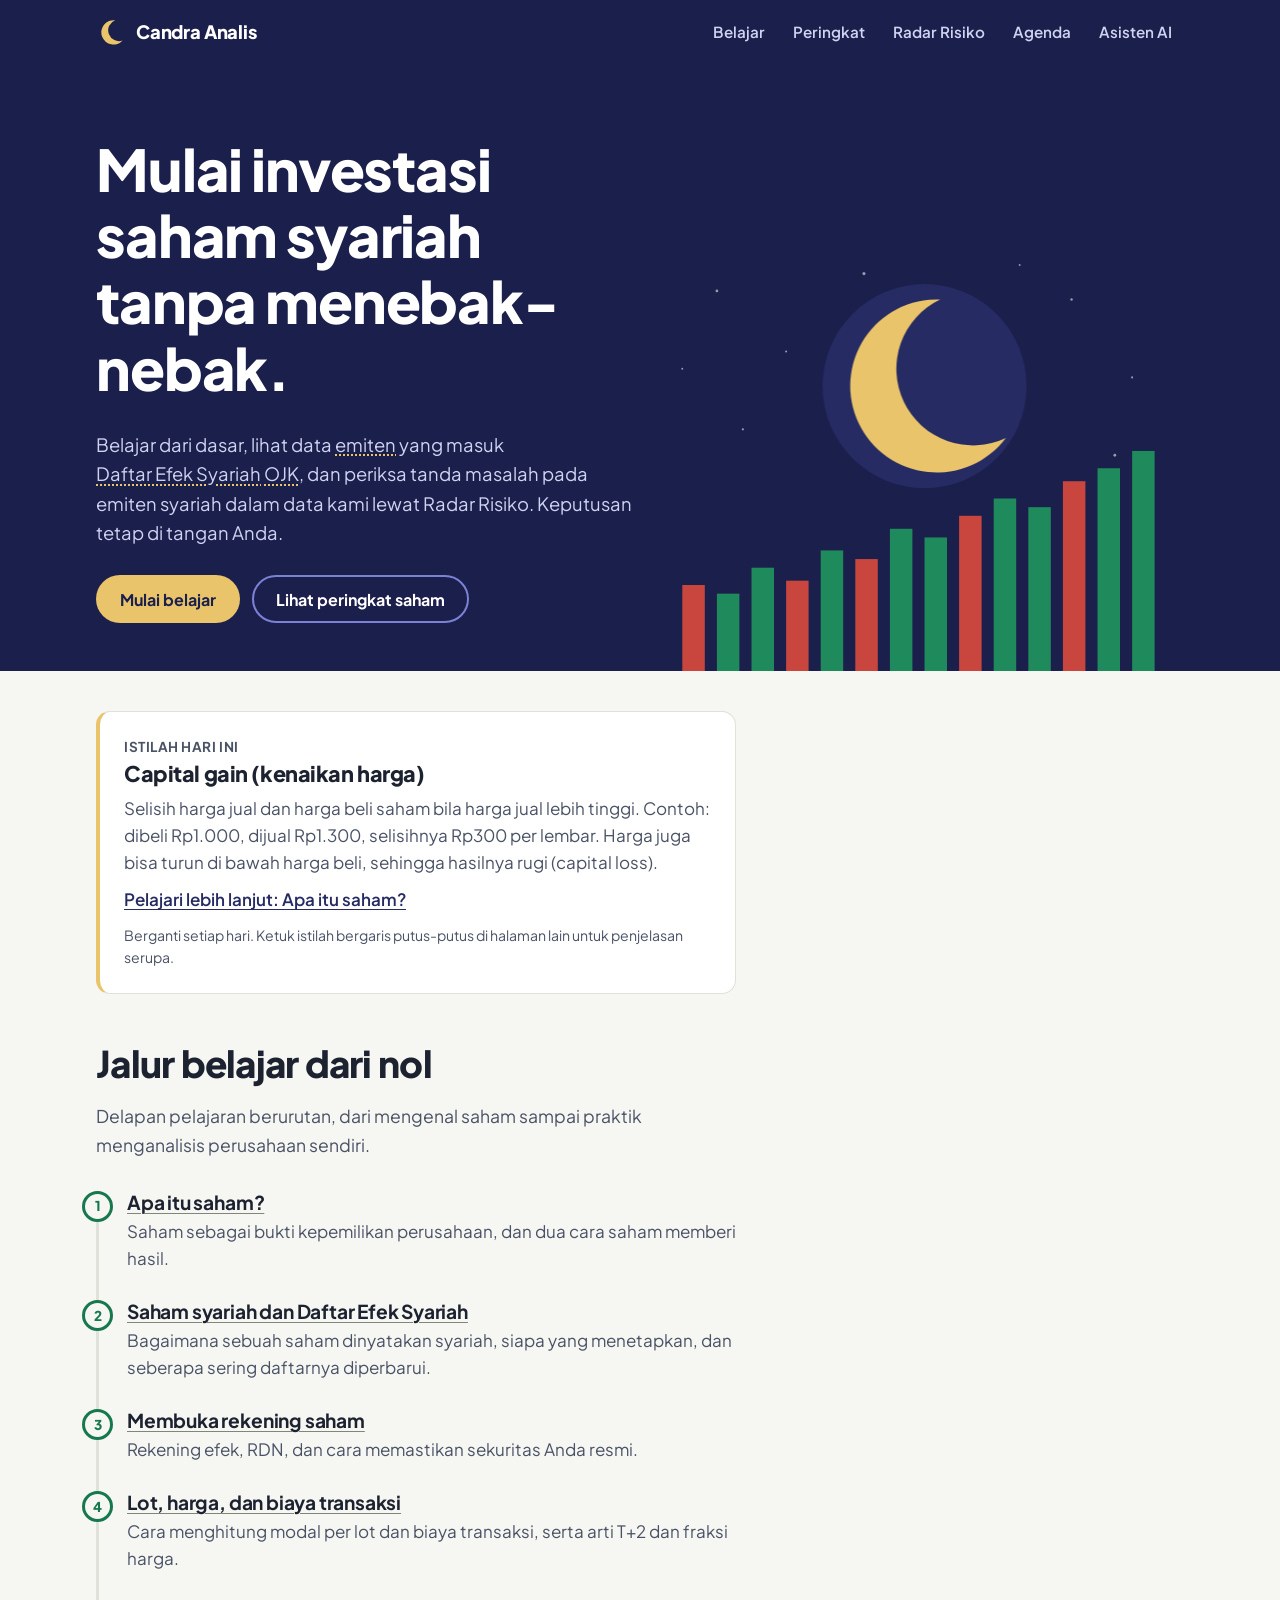
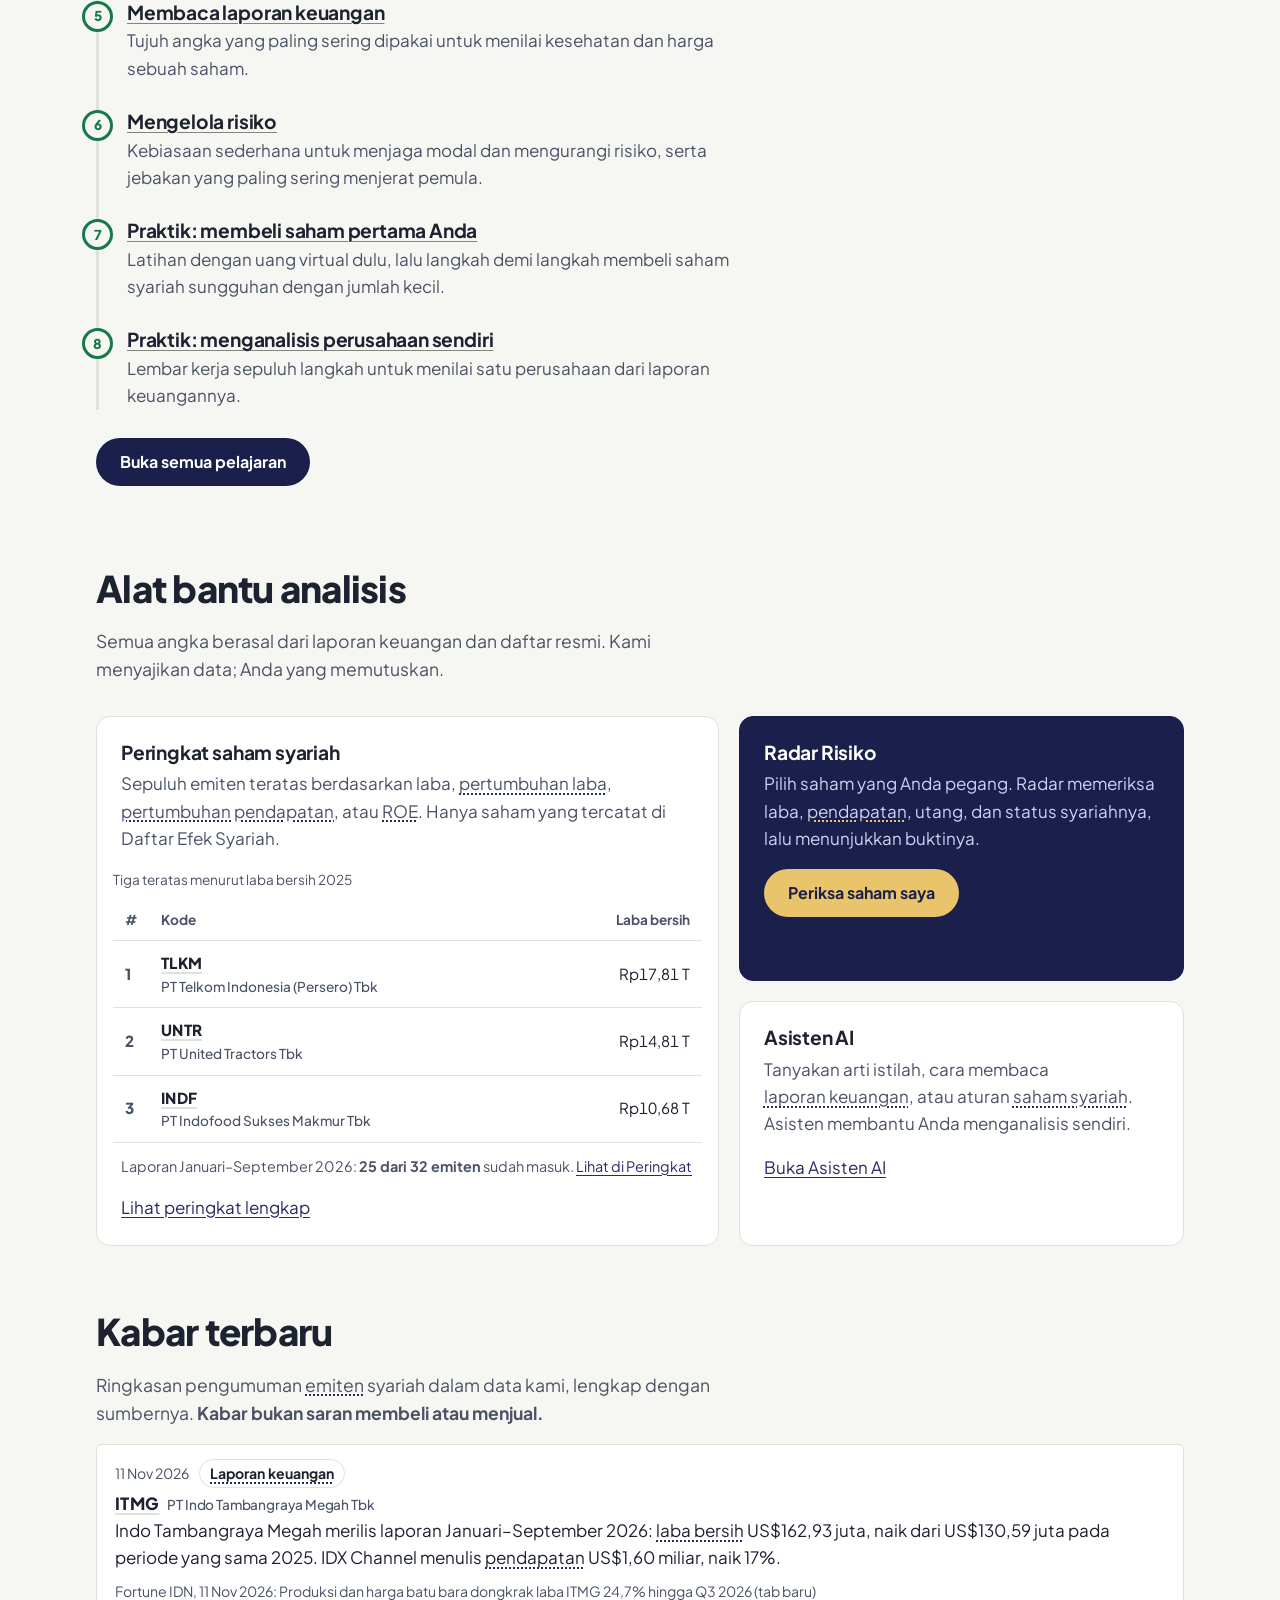
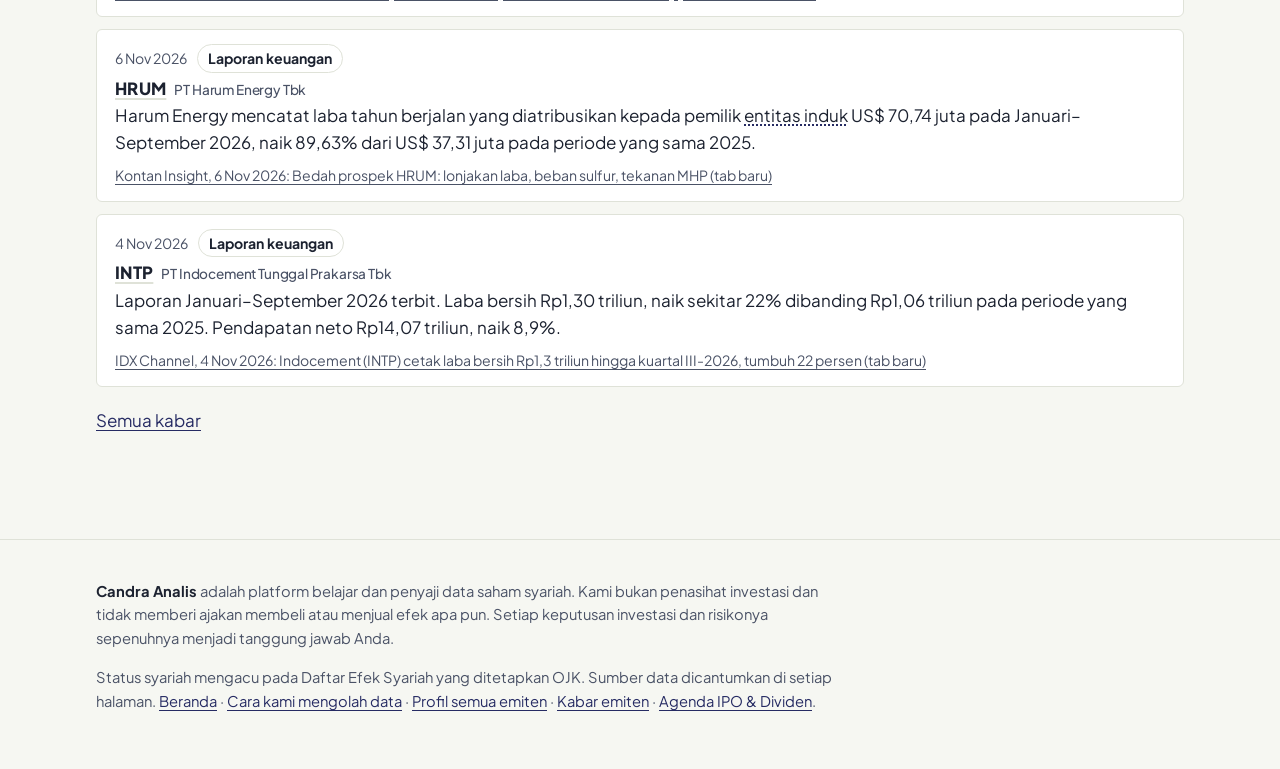
==== commit fe731c7c: "Arif & Dewi: halaman agenda.html Agenda IPO & Dividen (kartu urut acara terdekat, hitung mundur, pen" ====
--- a/index.html
+++ b/index.html
@@ -25,6 +25,7 @@
         <a href="belajar.html">Belajar</a>
         <a href="peringkat.html">Peringkat</a>
         <a href="radar.html">Radar Risiko</a>
+        <a href="agenda.html">Agenda</a>
         <a href="asisten.html">Asisten AI</a>
       </nav>
     </div>
@@ -132,7 +133,7 @@
   <footer class="kaki">
     <div class="wadah">
       <p><strong>Candra Analis</strong> adalah platform belajar dan penyaji data saham syariah. Kami bukan penasihat investasi dan tidak memberi ajakan membeli atau menjual efek apa pun. Setiap keputusan investasi dan risikonya sepenuhnya menjadi tanggung jawab Anda.</p>
-      <p>Status syariah mengacu pada Daftar Efek Syariah yang ditetapkan OJK. Sumber data dicantumkan di setiap halaman. <a href="index.html">Beranda</a> · <a href="metodologi.html">Cara kami mengolah data</a> · <a href="emiten.html">Profil semua emiten</a> · <a href="kabar.html">Kabar emiten</a>.</p>
+      <p>Status syariah mengacu pada Daftar Efek Syariah yang ditetapkan OJK. Sumber data dicantumkan di setiap halaman. <a href="index.html">Beranda</a> · <a href="metodologi.html">Cara kami mengolah data</a> · <a href="emiten.html">Profil semua emiten</a> · <a href="kabar.html">Kabar emiten</a> · <a href="agenda.html">Agenda IPO &amp; Dividen</a>.</p>
     </div>
   </footer>
 
--- a/assets/styles.css
+++ b/assets/styles.css
@@ -315,7 +315,8 @@
   .kepala .wadah { gap: 4px 16px; padding-top: 8px; padding-bottom: 8px; }
   /* Boleh turun baris bila tidak muat (mis. pengguna memperlebar jarak huruf, WCAG 1.4.12); biasanya tetap satu baris (Dewi, 17 Nov 15.xx) */
   .nav { gap: 2px; flex-wrap: wrap; margin: 0 -8px; }
-  .nav a { font-size: .86rem; padding: 8px 9px; white-space: nowrap; }
+  /* 5 tautan sejak Agenda masuk menu (Dewi, 19 Nov): huruf & jarak dikecilkan sedikit agar tetap satu baris di 390px */
+  .nav a { font-size: .8rem; padding: 8px 6px; white-space: nowrap; }
   /* Jarak antartombol hanya 2px: garis fokus digambar di dalam tombol agar tidak menimpa tetangga (Dewi, 17 Nov) */
   .nav a:focus-visible { outline-offset: -3px; }
   .nav a[aria-current="page"]:focus-visible { outline-color: var(--malam); }
@@ -495,6 +496,9 @@
   scroll-margin: 16px 0; /* Dewi 17 Nov: jarak saat kotak tanya digulir ke layar (lihat pendengar focus di app.js) */
 }
 .form-tanya textarea:focus { border-color: var(--tinta); outline: none; } /* Dewi 18 Nov: --tinta ≥3:1 terhadap --garis-kontrol di gelap & terang (aksen gelap hanya 2,35:1) */
+/* Dewi & Nina (19 Nov 17.xx, WCAG 2.4.13): border 2px bersudut bulat sedikit di bawah luas garis keliling 2px → ditambah garis 1px warna sama
+   tepat di luar border, jadi tanda fokus kotak tanya setebal 3px. Tetap tanpa garis fokus kuning/biru agar tidak dobel. */
+.form-tanya textarea:focus { outline: 1px solid var(--tinta); outline-offset: 0; }
 .form-tanya textarea::placeholder { color: var(--tinta-2); opacity: 1; }
 /* Teks contoh di semua kolom isian (mis. cari istilah di Belajar) — terbaca di mode gelap (Dewi, 11 Nov) */
 input::placeholder, textarea::placeholder { color: var(--tinta-2); opacity: 1; }
@@ -855,3 +859,19 @@
   .panel table .nama-emiten { overflow-wrap: anywhere; }
   .tabel-profil th[scope="row"] { overflow-wrap: anywhere; }
 }
+
+/* Agenda IPO & Dividen (Dewi + Arif, 19 Nov 2026) */
+.agenda-mundur { font-weight: 700; color: var(--tinta); }
+.agenda-lewat { color: var(--tinta-2); font-weight: 600; }
+.agenda-tanggal { list-style: none; padding: 0; margin: 12px 0 0; display: grid; gap: 8px; border-left: 3px solid var(--garis); padding-left: 12px; }
+.agenda-tanggal li { margin: 0; }
+.agenda-t-kepala { margin: 0; overflow-wrap: anywhere; }
+.agenda-t-isi { margin: 2px 0 0; font-size: .9rem; color: var(--tinta-2); }
+.agenda-t-mundur { color: var(--tinta-2); }
+.agenda-t-lewat .agenda-t-kepala strong { font-weight: 600; }
+.agenda-t-lewat .agenda-t-kepala { color: var(--tinta-2); }
+.agenda-sumber-judul { margin: 12px 0 2px; font-size: .88rem; font-weight: 700; color: var(--tinta-2); }
+.agenda-sumber { margin: 0; padding-left: 18px; font-size: .88rem; overflow-wrap: anywhere; }
+.agenda-sumber a { color: var(--tinta-2); }
+.agenda-kosong { margin: 0 0 8px; color: var(--tinta-2); }
+#agenda .judul-profil-bagian { margin-top: 24px; }
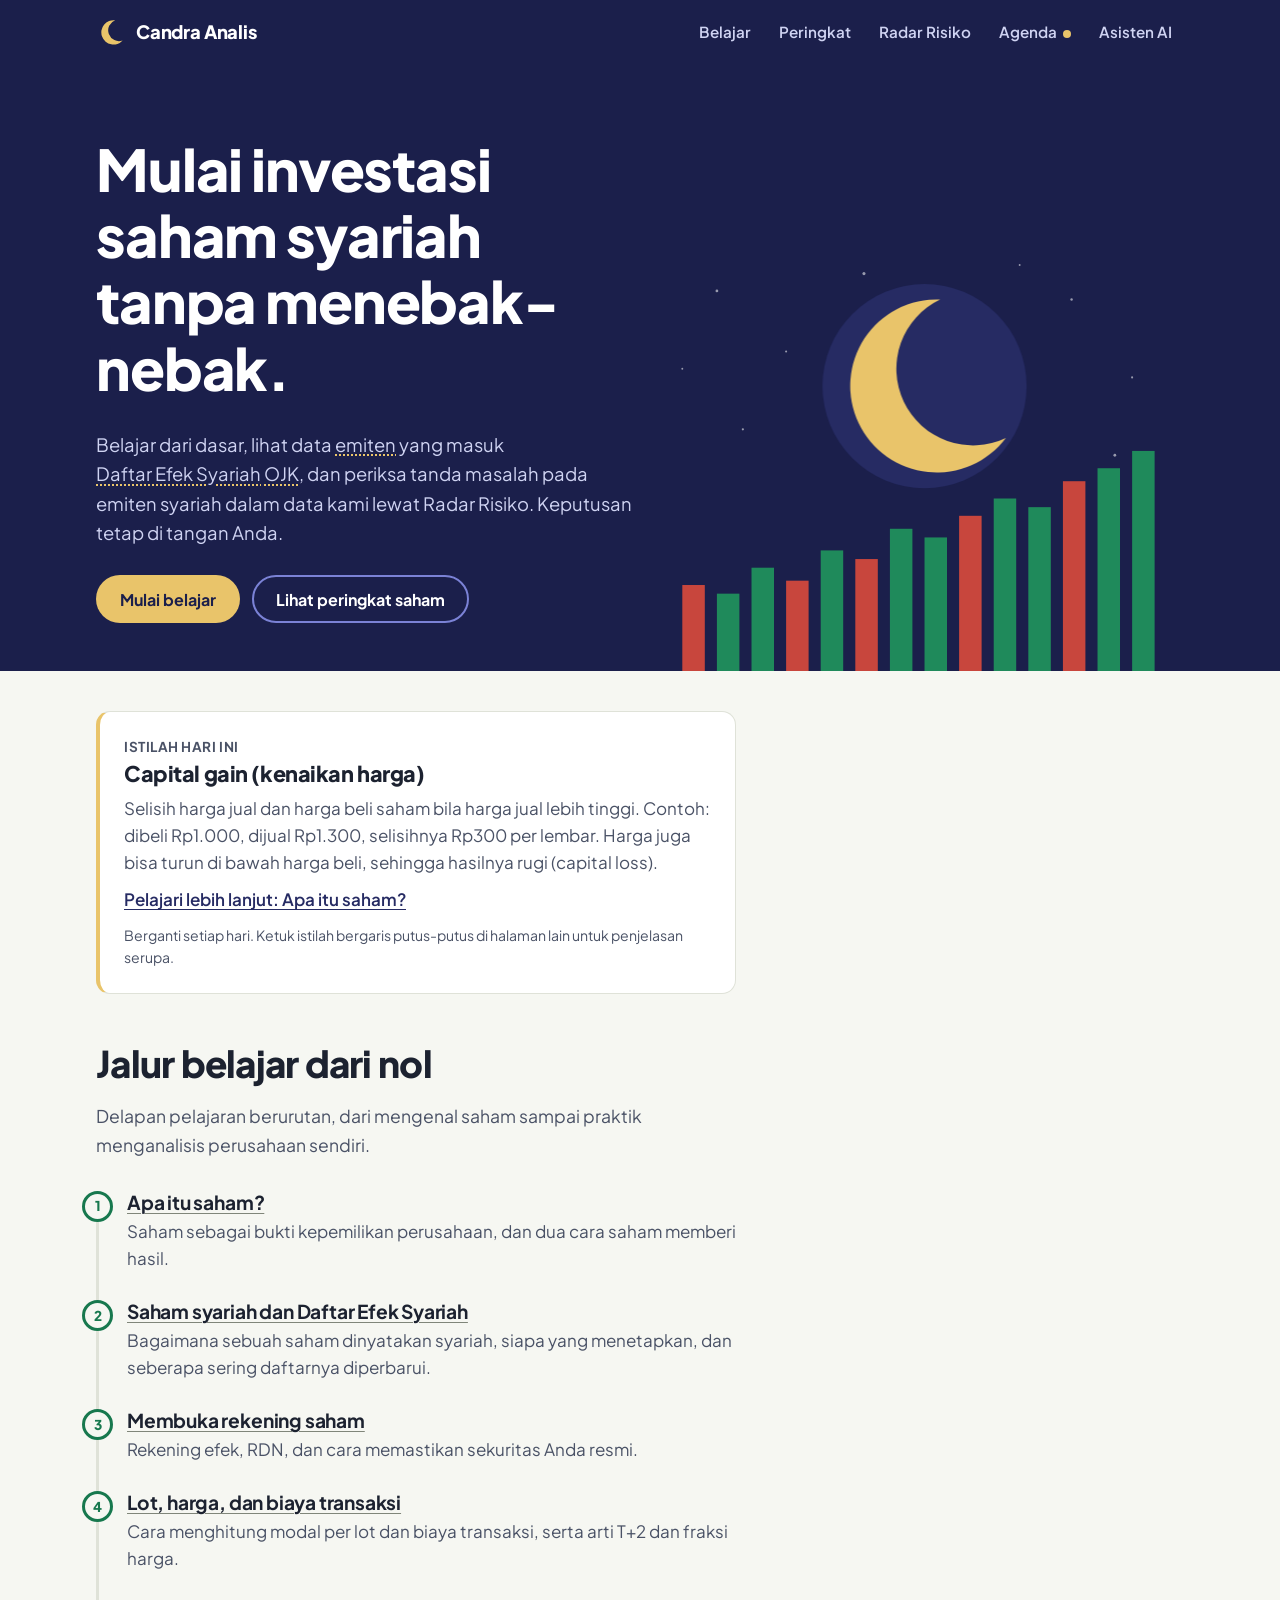
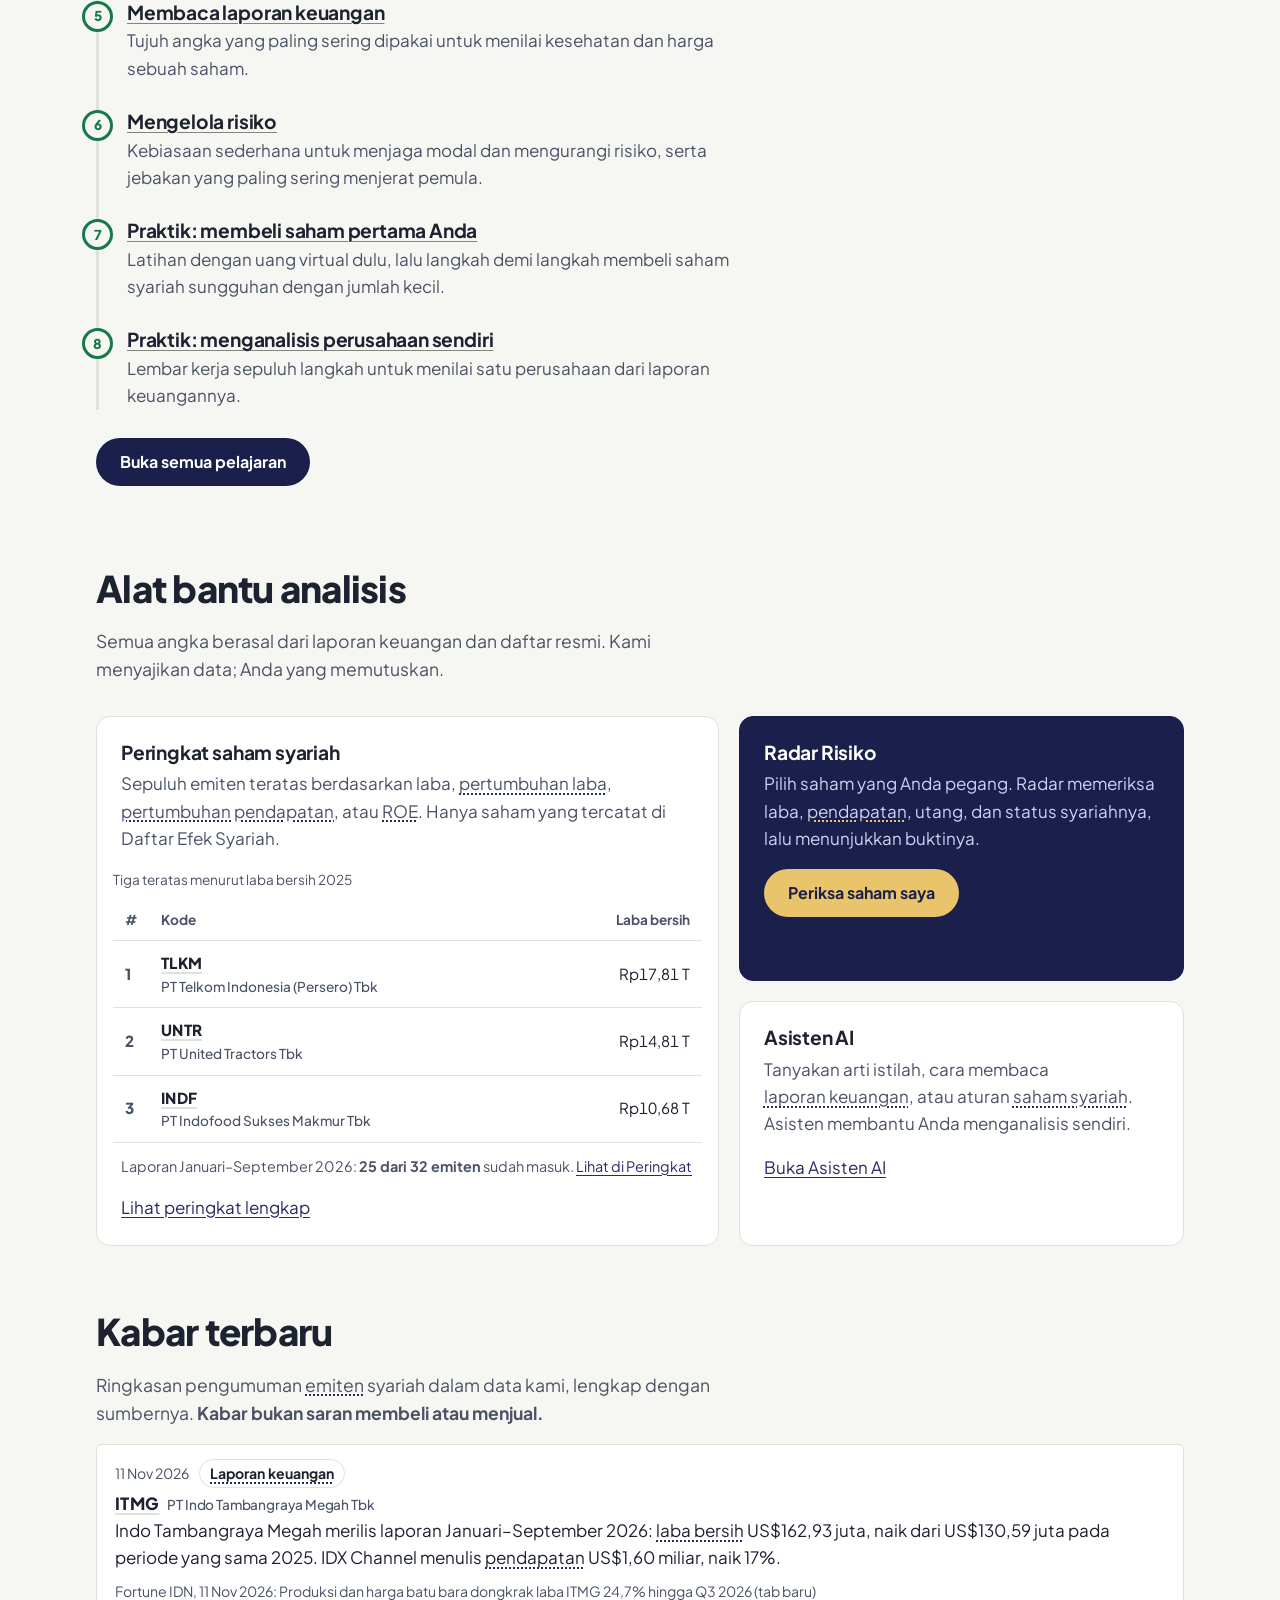
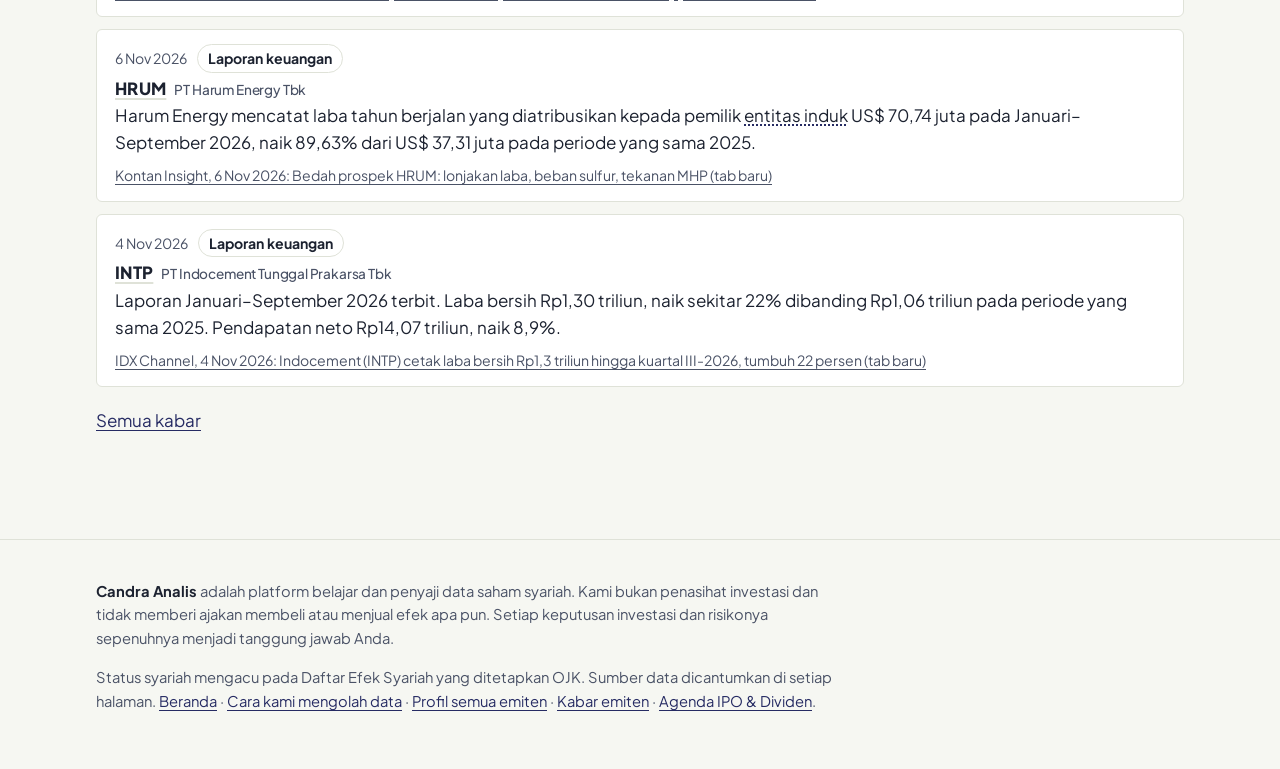
==== commit 7d466ed4: "Arif & Tegar: tombol "Tambahkan ke kalender" di Agenda (berkas .ics dibuat di peramban, pengingat se" ====
--- a/index.html
+++ b/index.html
@@ -140,6 +140,7 @@
   <script src="data/modul.js"></script>
   <script src="data/emiten-asli.js"></script>
   <script src="data/kabar.js"></script>
+  <script src="data/agenda.js"></script>
   <script src="data/istilah.js"></script>
   <script src="assets/app.js"></script>
 </body>
--- a/assets/styles.css
+++ b/assets/styles.css
@@ -875,3 +875,10 @@
 .agenda-sumber a { color: var(--tinta-2); }
 .agenda-kosong { margin: 0 0 8px; color: var(--tinta-2); }
 #agenda .judul-profil-bagian { margin-top: 24px; }
+
+/* Tambahkan ke kalender & tanda "baru" di menu Agenda (Dewi + Arif, 20 Nov 2026) */
+.agenda-kalender { margin-top: 14px; }
+.tombol-kalender { border-color: #7b82d6; min-height: 44px; padding: 0 18px; font-size: .95rem; max-width: 100%; text-align: center; }
+.agenda-kalender .agenda-t-isi { margin-top: 6px; }
+.kalender-info { margin: 4px 0 0; font-size: .9rem; font-weight: 600; }
+.titik-baru { display: inline-block; width: 8px; height: 8px; margin-left: 6px; border-radius: 50%; background: var(--bulan); vertical-align: middle; }
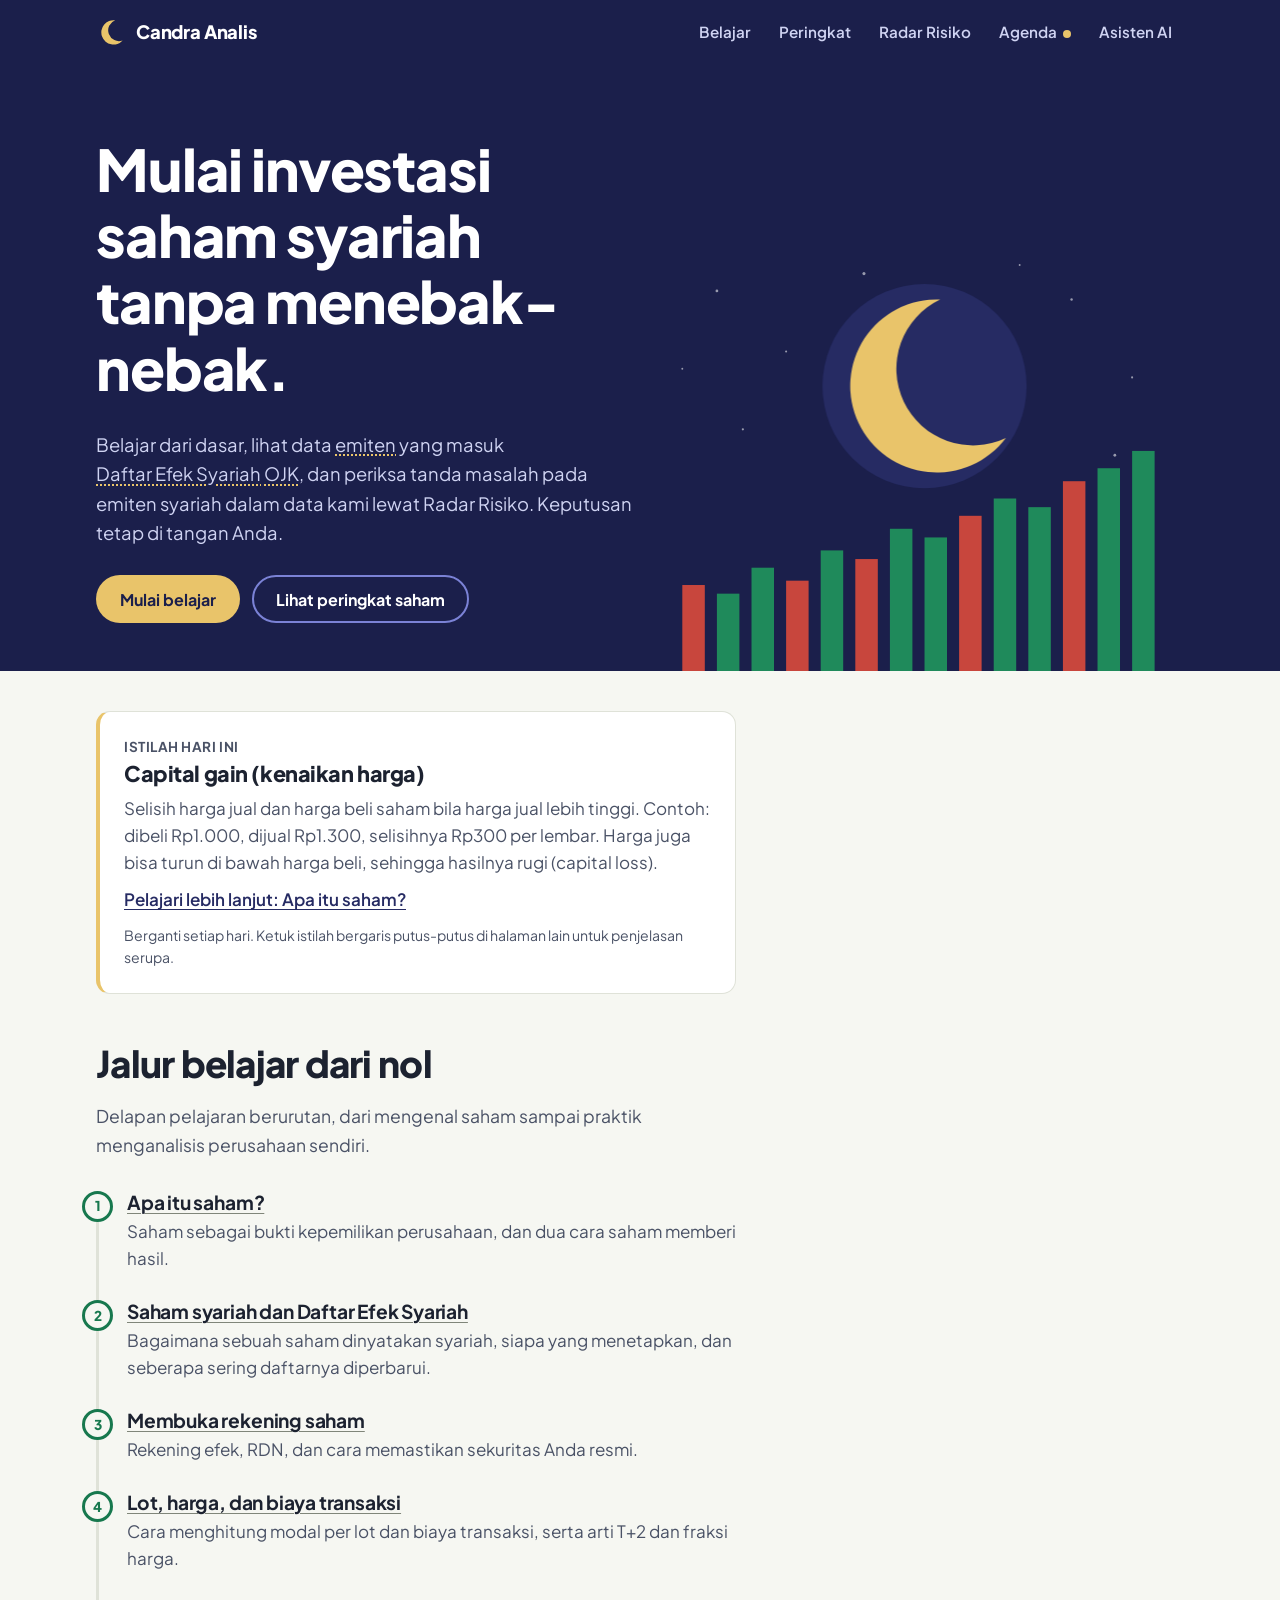
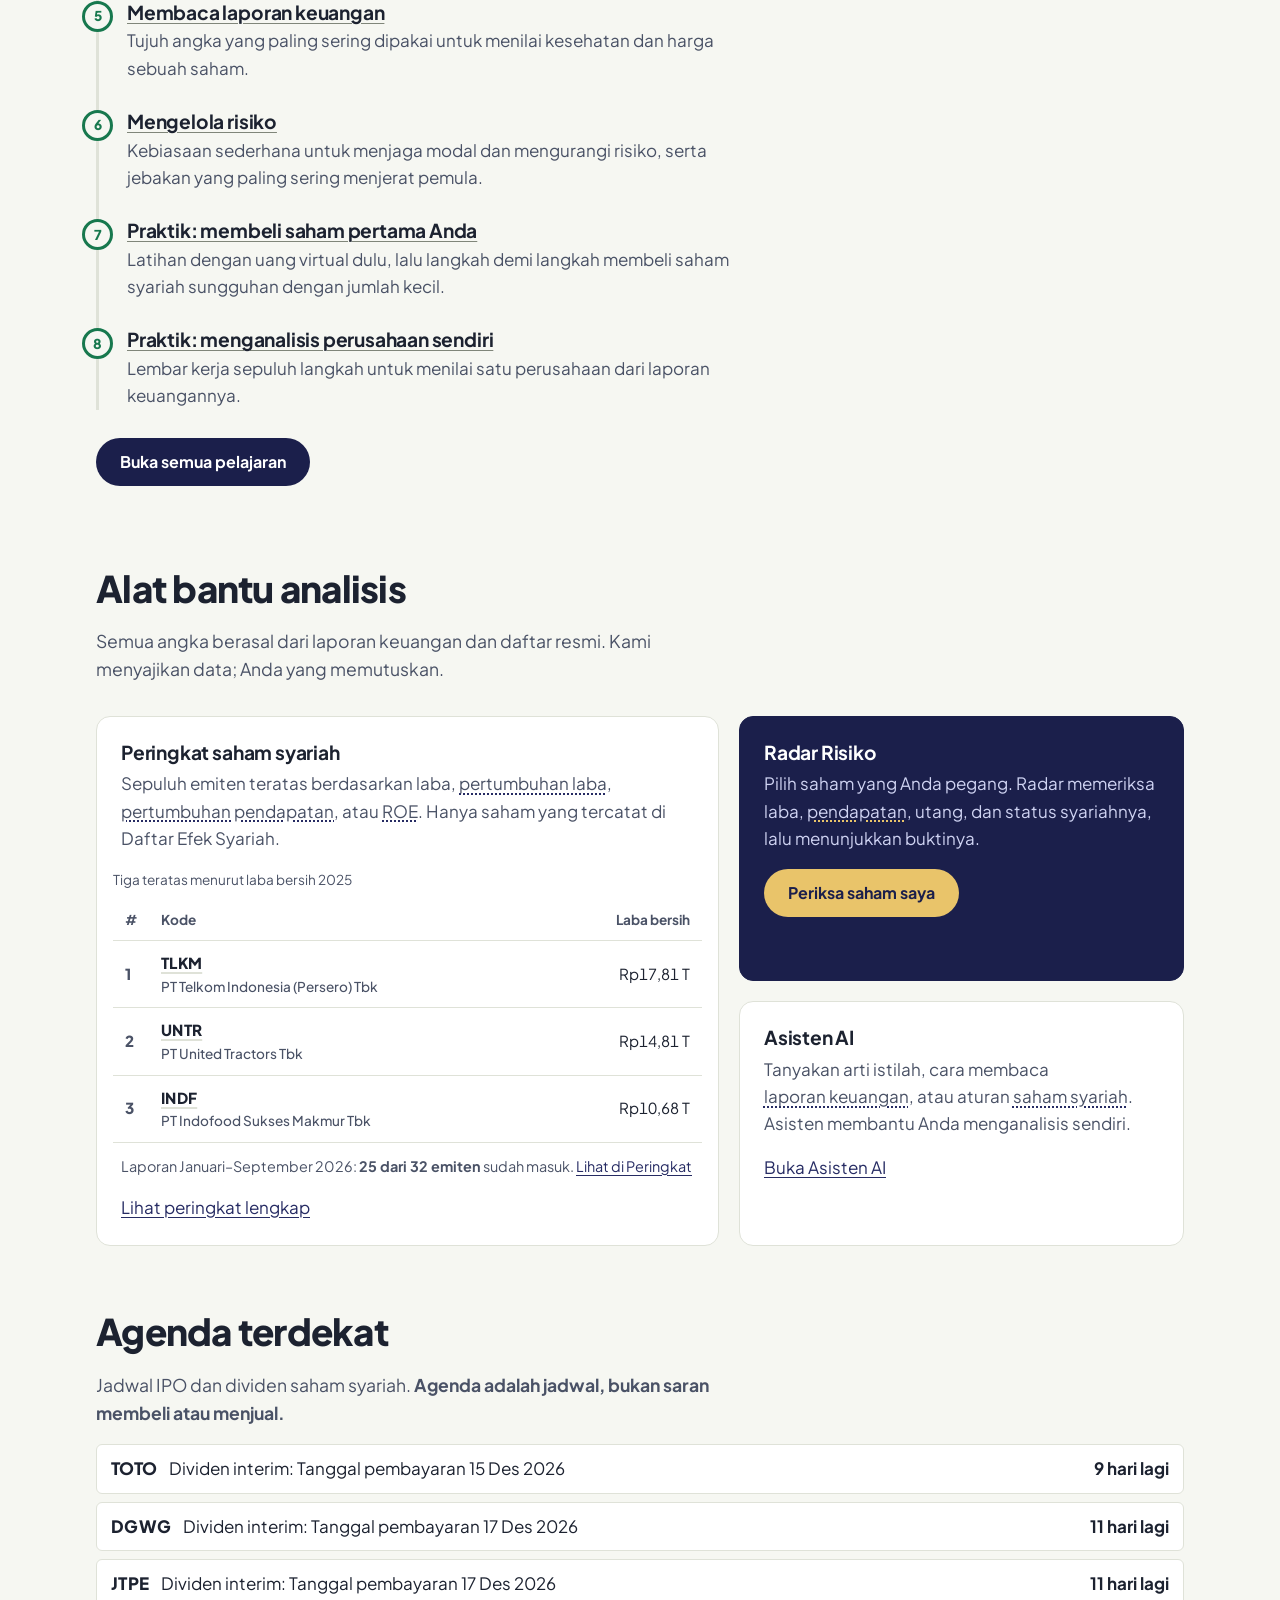
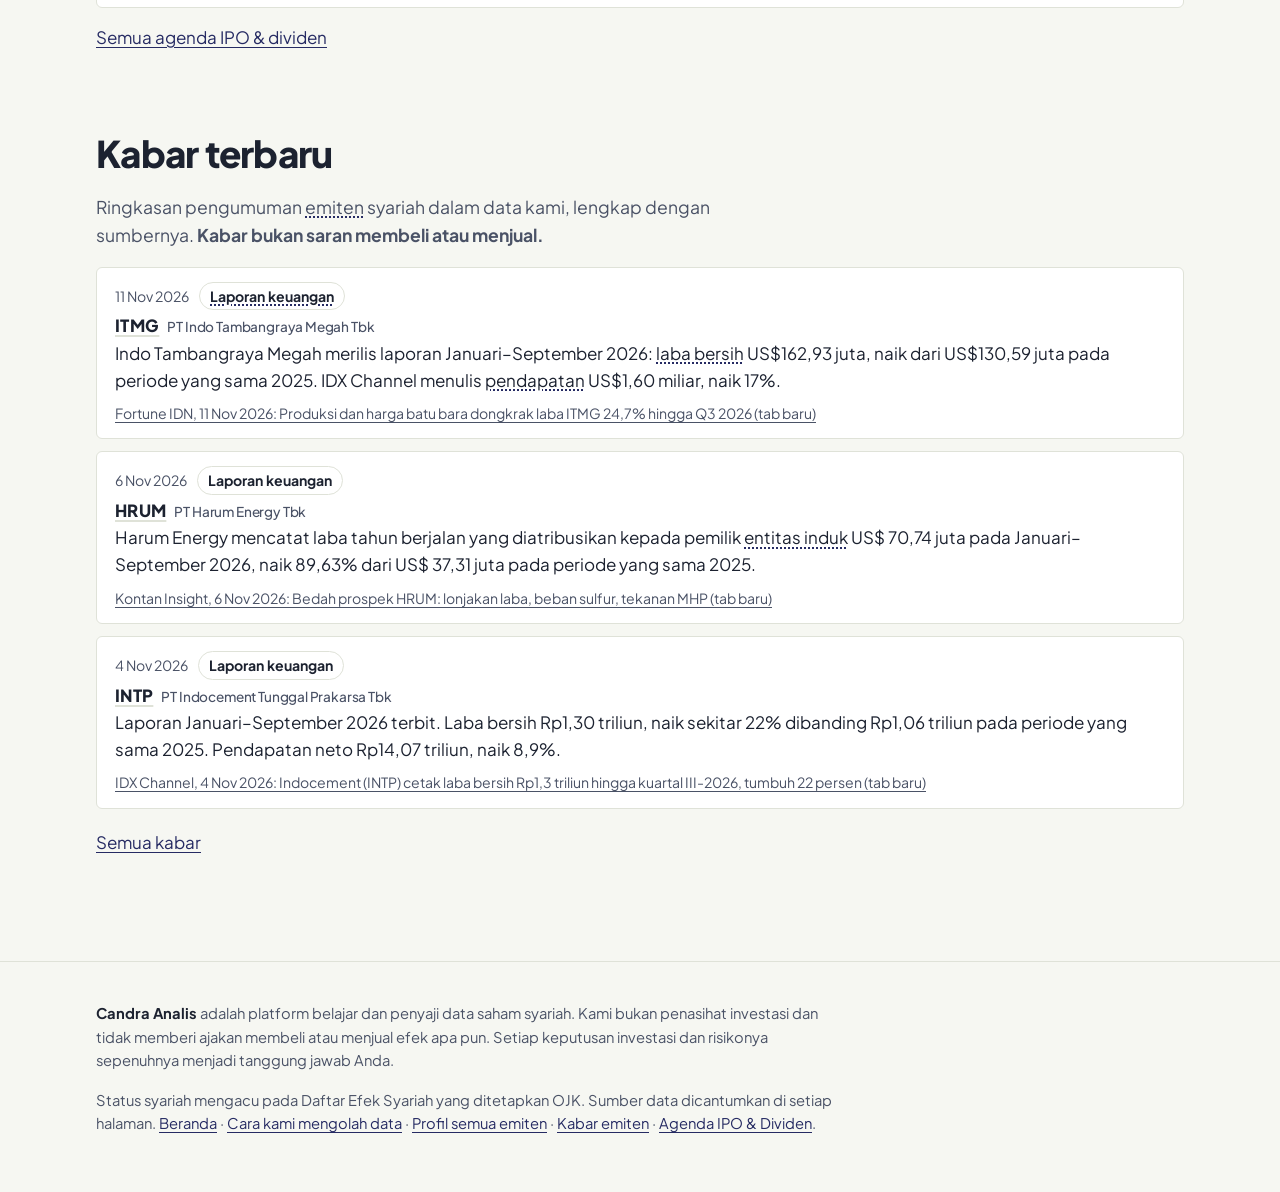
==== commit 0f0edb52: "Dewi & Galih: pemberitahuan Agenda di beranda (pita "Agenda terdekat", 3 acara), Radar Risiko, dan p" ====
--- a/index.html
+++ b/index.html
@@ -127,6 +127,8 @@
       </div>
     </section>
 
+    <section class="bagian" id="agenda-beranda" aria-labelledby="judul-agenda-beranda" hidden></section>
+
     <section class="bagian" id="kabar-beranda" aria-labelledby="judul-kabar-beranda" hidden></section>
   </main>
 
--- a/assets/styles.css
+++ b/assets/styles.css
@@ -882,3 +882,18 @@
 .agenda-kalender .agenda-t-isi { margin-top: 6px; }
 .kalender-info { margin: 4px 0 0; font-size: .9rem; font-weight: 600; }
 .titik-baru { display: inline-block; width: 8px; height: 8px; margin-left: 6px; border-radius: 50%; background: var(--bulan); vertical-align: middle; }
+
+/* Pemberitahuan Agenda di beranda, Radar, dan profil (Dewi + Galih, 20 Nov 2026) */
+.agenda-pita { list-style: none; padding: 0; margin: 0; display: grid; gap: 8px; }
+.agenda-pita li {
+  display: grid; grid-template-columns: auto minmax(0, 1fr) auto; align-items: baseline; gap: 4px 12px;
+  background: var(--putih); border: 1px solid var(--garis); border-radius: var(--radius-kecil); padding: 10px 14px; min-width: 0;
+}
+.agenda-pita-isi { overflow-wrap: anywhere; }
+@media (max-width: 600px) {
+  .agenda-pita li { grid-template-columns: auto minmax(0, 1fr); }
+  .agenda-pita .agenda-mundur { grid-column: 2; }
+}
+.info-agenda { border: 1px solid var(--garis); border-left: 6px solid #7b82d6; background: var(--putih); border-radius: var(--radius-kecil); padding: 12px 16px; margin: 12px 0; max-width: var(--lebar-teks); }
+.info-agenda p { margin: 4px 0 0; overflow-wrap: anywhere; }
+.info-agenda .info-agenda-kepala { margin: 0; display: flex; flex-wrap: wrap; align-items: center; gap: 6px 8px; }
